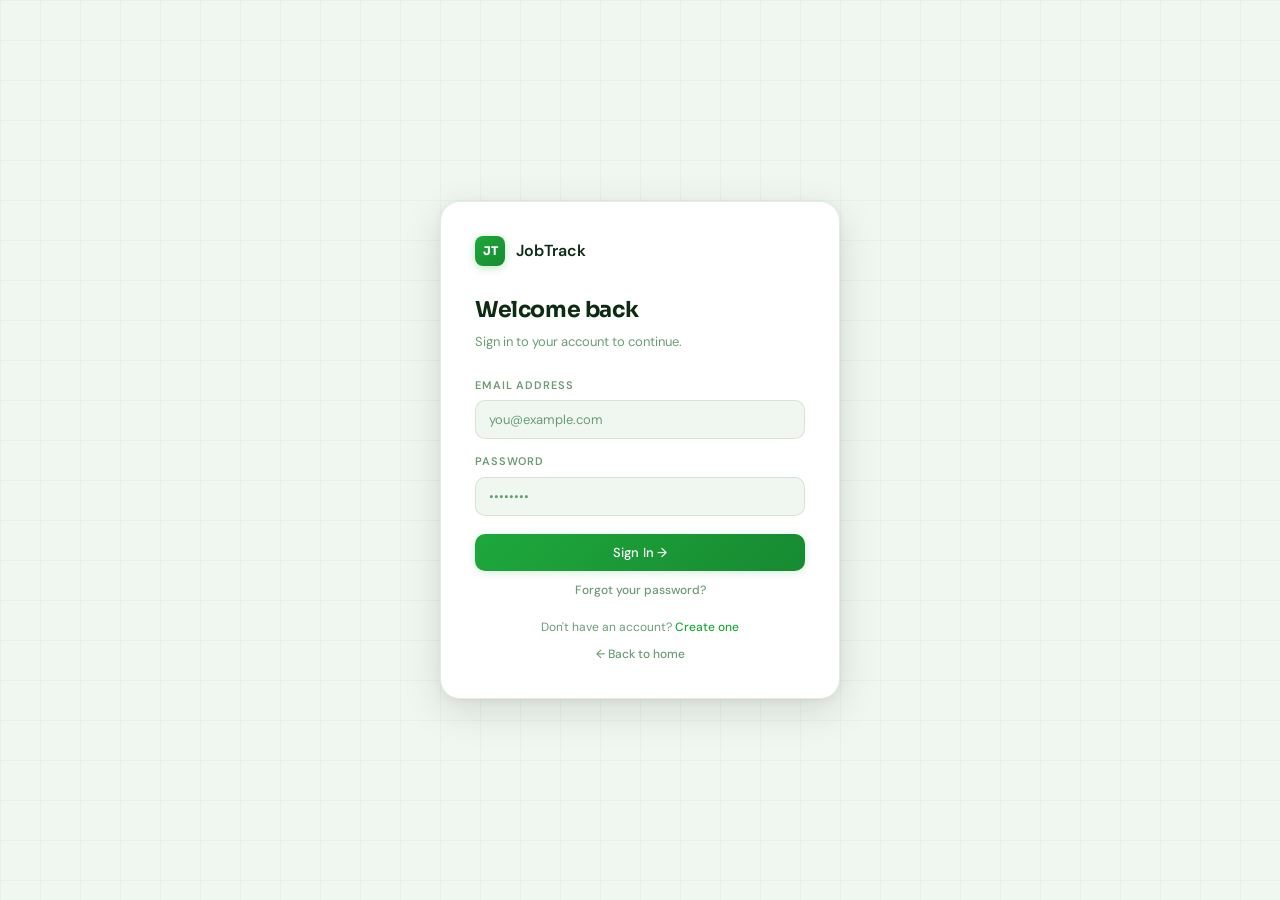
==== job-application-system/frontend/pages/admin.html @ 917e6451 "Refactor user management and enhance application features - Improved user data retrieval and verific" ====
<!DOCTYPE html>
<html lang="en">
<head>
  <meta charset="UTF-8"/>
  <meta name="viewport" content="width=device-width, initial-scale=1.0"/>
  <title>Admin Panel — JobTrack</title>
  <link rel="stylesheet" href="../css/style.css"/>
  <style>
    .tab-panel{display:none!important;}.tab-panel.active{display:block!important;}
    .admin-topbar{height:52px;border-bottom:1px solid var(--border);display:flex;align-items:center;justify-content:space-between;padding:0 24px;position:sticky;top:0;z-index:40;background:rgba(10,10,10,0.95);backdrop-filter:blur(8px);}
    .admin-badge{display:inline-flex;align-items:center;gap:6px;background:rgba(255,68,68,0.1);border:1px solid rgba(255,68,68,0.3);color:var(--red);padding:4px 10px;border-radius:100px;font-size:11px;font-weight:700;font-family:var(--mono);text-transform:uppercase;letter-spacing:0.08em;}
    .stat-cards{display:grid;grid-template-columns:repeat(4,1fr);gap:10px;margin-bottom:20px;}
    .stat-card{background:var(--surface);border:1px solid var(--border);border-radius:var(--radius-lg);padding:16px 18px;position:relative;overflow:hidden;transition:border-color 0.15s;}
    .stat-card::before{content:'';position:absolute;top:0;left:0;right:0;height:2px;background:var(--border);}
    .stat-card.c-red::before{background:var(--red);}
    .stat-card.c-gold::before{background:var(--gold);}
    .stat-card.c-green::before{background:var(--green);}
    .stat-card.c-blue::before{background:var(--accent3);}
    .stat-card-label{font-size:10px;font-weight:600;text-transform:uppercase;letter-spacing:0.08em;color:var(--ink-muted);margin-bottom:8px;}
    .stat-card-num{font-size:32px;font-weight:700;font-family:var(--mono);letter-spacing:-1.5px;color:var(--ink);line-height:1;}
    .stat-card-sub{font-size:11px;color:var(--ink-muted);margin-top:6px;font-family:var(--mono);}
    .panel{background:var(--surface);border:1px solid var(--border);border-radius:var(--radius-lg);overflow:hidden;margin-bottom:14px;}
    .panel-header{display:flex;align-items:center;justify-content:space-between;padding:12px 18px;border-bottom:1px solid var(--border);background:var(--surface2);}
    .panel-header h3{font-size:13px;font-weight:600;}
    .pill{display:inline-flex;align-items:center;gap:4px;padding:3px 8px;border-radius:100px;font-size:11px;font-weight:600;font-family:var(--mono);text-transform:uppercase;}
    .pill::before{content:'';width:4px;height:4px;border-radius:50%;background:currentColor;}
    .pill-pending{background:rgba(255,204,68,0.12);color:var(--gold);}
    .pill-reviewed{background:rgba(77,159,255,0.12);color:var(--accent3);}
    .pill-actioned{background:rgba(68,221,136,0.12);color:var(--green);}
    .pill-dismissed{background:rgba(255,255,255,0.06);color:var(--ink-muted);}
    .pill-open{background:rgba(68,221,136,0.12);color:var(--green);}
    .pill-closed{background:rgba(255,68,68,0.12);color:var(--red);}
    .pill-full{background:rgba(255,204,68,0.12);color:var(--gold);}
    .pill-applicant{background:rgba(77,159,255,0.1);color:var(--accent3);}
    .pill-employer{background:rgba(127,255,0,0.1);color:var(--accent);}
    .pill-admin{background:rgba(255,68,68,0.1);color:var(--red);}
    .report-card{background:var(--surface);border:1px solid var(--border);border-radius:var(--radius-lg);padding:16px 18px;margin-bottom:10px;transition:border-color 0.15s;}
    .report-card:hover{border-color:rgba(255,255,255,0.12);}
    .report-card.urgent{border-color:rgba(255,68,68,0.3);background:rgba(255,68,68,0.03);}
    .rc-header{display:flex;align-items:flex-start;justify-content:space-between;gap:12px;margin-bottom:10px;}
    .rc-job{font-size:14px;font-weight:600;margin-bottom:2px;}
    .rc-company{font-size:12px;color:var(--ink-muted);}
    .rc-reason{display:inline-flex;align-items:center;gap:5px;font-size:11px;font-weight:600;font-family:var(--mono);background:rgba(255,68,68,0.08);border:1px solid rgba(255,68,68,0.2);color:var(--red);padding:3px 9px;border-radius:100px;margin-bottom:8px;}
    .rc-details{font-size:13px;color:var(--ink-soft);background:var(--surface2);border:1px solid var(--border);border-radius:var(--radius);padding:10px 12px;margin-bottom:10px;font-style:italic;}
    .rc-meta{display:flex;align-items:center;gap:12px;font-size:11px;color:var(--ink-muted);font-family:var(--mono);}
    .rc-actions{display:flex;gap:6px;flex-wrap:wrap;margin-top:10px;}
    .notes-input{width:100%;background:var(--surface2);border:1px solid var(--border);border-radius:var(--radius);color:var(--ink);padding:8px 10px;font-family:var(--font);font-size:12px;resize:none;min-height:60px;outline:none;margin-top:8px;transition:border-color 0.15s;}
    .notes-input:focus{border-color:rgba(255,255,255,0.2);}
    .filter-bar{display:flex;gap:8px;padding:12px 18px;border-bottom:1px solid var(--border);flex-wrap:wrap;}
    .filter-btn{padding:5px 12px;background:none;border:1px solid var(--border);border-radius:100px;font-size:12px;color:var(--ink-muted);cursor:pointer;transition:all 0.15s;font-family:var(--font);}
    .filter-btn:hover{background:var(--surface2);color:var(--ink);}
    .filter-btn.active{background:var(--surface3);color:var(--ink);border-color:rgba(255,255,255,0.2);}
    .data-table{width:100%;border-collapse:collapse;}
    .data-table th{text-align:left;padding:10px 16px;font-size:10px;font-weight:700;text-transform:uppercase;letter-spacing:0.1em;color:var(--ink-muted);border-bottom:1px solid var(--border);}
    .data-table td{padding:10px 16px;border-bottom:1px solid rgba(255,255,255,0.04);font-size:13px;color:var(--ink);vertical-align:middle;}
    .data-table tr:last-child td{border-bottom:none;}
    .data-table tr:hover td{background:var(--surface2);}
    .empty-msg{text-align:center;padding:40px;color:var(--ink-muted);font-family:var(--mono);font-size:12px;}
    @media(max-width:900px){.stat-cards{grid-template-columns:1fr 1fr;}.admin-topbar{display:none!important;}}
  </style>
</head>
<body>
<div class="app-layout">
  <div class="mobile-topbar">
    <div class="mobile-topbar-logo"><div class="logo-box">JT</div><span>Admin</span></div>
    <button class="hamburger" id="hamburgerBtn"><span></span><span></span><span></span></button>
  </div>
  <div class="sidebar-overlay" id="sidebarOverlay"></div>

  <aside class="sidebar">
    <div class="sidebar-logo">
      <div class="sidebar-logo-icon">JT</div>
      <div class="sidebar-logo-text">JobTrack <span style="color:var(--red);">/ Admin</span></div>
    </div>
    <div class="sidebar-section">
      <div class="sidebar-section-label">Navigation</div>
      <nav class="sidebar-nav">
        <a href="../index.html" class="sidebar-link"><span class="icon">⌂</span> Home</a>
        <a href="jobs.html" class="sidebar-link"><span class="icon">◈</span> Browse Jobs</a>
        <a href="dashboard.html" class="sidebar-link"><span class="icon">▦</span> Dashboard</a>
      </nav>
    </div>
    <div class="sidebar-section" style="margin-top:8px;">
      <div class="sidebar-section-label">Admin Panel</div>
      <nav class="sidebar-nav">
        <button class="sidebar-link active adm-tab-btn" onclick="showTab('tabReports',this)"><span class="icon">🚩</span> Reports <span class="sidebar-badge" id="reportsBadge">0</span></button>
        <button class="sidebar-link adm-tab-btn" onclick="showTab('tabUserReports',this)"><span class="icon">🚨</span> User Reports <span class="sidebar-badge" id="userReportsBadge">0</span></button>
        <button class="sidebar-link adm-tab-btn" onclick="showTab('tabJobs',this)"><span class="icon">📌</span> All Jobs</button>
        <button class="sidebar-link adm-tab-btn" onclick="showTab('tabUsers',this)"><span class="icon">👥</span> All Users</button>
        <button class="sidebar-link adm-tab-btn" onclick="showTab('tabIdVerif',this);loadIdVerifications()"><span class="icon">🪪</span> ID Verifications <span class="sidebar-badge" id="idVerifBadge">0</span></button>
        <button class="sidebar-link adm-tab-btn" onclick="showTab('tabStats',this)"><span class="icon">📊</span> Overview</button>
      </nav>
    </div>
    <div class="sidebar-bottom">
      <div class="sidebar-user" id="sidebarUser"></div>
      <button class="sidebar-link" onclick="logout()" style="color:var(--red);margin-top:4px;"><span class="icon">→</span> Sign Out</button>
    </div>
  </aside>

  <div class="main-content">
    <div class="admin-topbar">
      <div style="display:flex;align-items:center;gap:10px;">
        <span class="admin-badge">🔐 Admin</span>
        <span style="font-size:13px;color:var(--ink-muted);font-family:var(--mono);">JobTrack Control Panel</span>
      </div>
      <button class="btn btn-ghost btn-sm" onclick="loadAll()">↻ Refresh</button>
    </div>

    <div class="content-area">

      <!-- ── REPORTS TAB ── -->
      <div id="tabReports" class="tab-panel active">
        <div class="panel">
          <div class="panel-header">
            <h3>🚩 Job Reports</h3>
            <span style="font-size:12px;color:var(--ink-muted);">Review and take action on flagged listings</span>
          </div>
          <div class="filter-bar" id="reportFilterBar">
            <button class="filter-btn active" onclick="filterReports('',this)">All</button>
            <button class="filter-btn" onclick="filterReports('pending',this)">Pending</button>
            <button class="filter-btn" onclick="filterReports('reviewed',this)">Reviewed</button>
            <button class="filter-btn" onclick="filterReports('actioned',this)">Actioned</button>
            <button class="filter-btn" onclick="filterReports('dismissed',this)">Dismissed</button>
          </div>
          <div style="padding:16px;" id="reportsContainer">
            <div class="empty-msg">Loading reports...</div>
          </div>
        </div>
      </div>

      <!-- ── USER REPORTS TAB ── -->
      <div id="tabUserReports" class="tab-panel">
        <div class="panel">
          <div class="panel-header">
            <h3>🚨 User Reports</h3>
            <span style="font-size:12px;color:var(--ink-muted);">Reports against specific users</span>
          </div>
          <div class="filter-bar" id="userReportFilterBar">
            <button class="filter-btn active" onclick="filterUserReports('',this)">All</button>
            <button class="filter-btn" onclick="filterUserReports('pending',this)">Pending</button>
            <button class="filter-btn" onclick="filterUserReports('reviewed',this)">Reviewed</button>
            <button class="filter-btn" onclick="filterUserReports('actioned',this)">Actioned</button>
            <button class="filter-btn" onclick="filterUserReports('dismissed',this)">Dismissed</button>
          </div>
          <div style="padding:16px;" id="userReportsContainer">
            <div class="empty-msg">Loading...</div>
          </div>
        </div>
      </div>

      <!-- ── JOBS TAB ── -->
      <div id="tabJobs" class="tab-panel">
        <div class="panel">
          <div class="panel-header">
            <h3>📌 All Job Listings</h3>
            <input type="text" id="jobSearchAdmin" placeholder="Search..." oninput="filterJobsAdmin()" style="background:var(--surface3);border:1px solid var(--border);border-radius:var(--radius);color:var(--ink);padding:6px 10px;font-size:12px;outline:none;width:200px;"/>
          </div>
          <div style="overflow-x:auto;">
            <table class="data-table" id="jobsAdminTable">
              <thead><tr><th>Title</th><th>Company</th><th>Category</th><th>Apps</th><th>Views</th><th>Status</th><th>Posted</th><th>Actions</th></tr></thead>
              <tbody id="jobsAdminBody"><tr><td colspan="8" class="empty-msg">Loading...</td></tr></tbody>
            </table>
          </div>
        </div>
      </div>

      <!-- ── USERS TAB ── -->
      <div id="tabUsers" class="tab-panel">
        <div class="panel">
          <div class="panel-header">
            <h3>👥 All Users</h3>
            <input type="text" id="userSearch" placeholder="Search..." oninput="filterUsersAdmin()" style="background:var(--surface3);border:1px solid var(--border);border-radius:var(--radius);color:var(--ink);padding:6px 10px;font-size:12px;outline:none;width:200px;"/>
          </div>
          <div style="overflow-x:auto;">
            <table class="data-table">
              <thead><tr><th>Name</th><th>Email</th><th>Role</th><th>Joined</th><th>Actions</th></tr></thead>
              <tbody id="usersAdminBody"><tr><td colspan="5" class="empty-msg">Loading...</td></tr></tbody>
            </table>
          </div>
        </div>
      </div>

      <!-- ── ID VERIFICATIONS TAB ── -->
      <div id="tabIdVerif" class="tab-panel">
        <div class="panel">
          <div class="panel-header">
            <h3>🪪 ID Verification Submissions</h3>
            <span style="font-size:12px;color:var(--ink-muted);">Review employer ID submissions and grant verification</span>
          </div>
          <div class="filter-bar">
            <button class="filter-btn active" onclick="filterIdVerif('',this)">All</button>
            <button class="filter-btn" onclick="filterIdVerif('pending',this)">Pending</button>
            <button class="filter-btn" onclick="filterIdVerif('approved',this)">Approved</button>
            <button class="filter-btn" onclick="filterIdVerif('rejected',this)">Rejected</button>
          </div>
          <div style="padding:16px;" id="idVerifContainer">
            <div class="empty-msg">Loading...</div>
          </div>
        </div>
      </div>

      <!-- ── STATS TAB ── -->
      <div id="tabStats" class="tab-panel">
        <div class="stat-cards" id="statsCards">
          <div class="stat-card c-blue"><div class="stat-card-label">Total Users</div><div class="stat-card-num" id="stUsers">—</div><div class="stat-card-sub" id="stUsersSub"></div></div>
          <div class="stat-card c-green"><div class="stat-card-label">Total Jobs</div><div class="stat-card-num" id="stJobs">—</div><div class="stat-card-sub" id="stJobsSub"></div></div>
          <div class="stat-card c-gold"><div class="stat-card-label">Applications</div><div class="stat-card-num" id="stApps">—</div><div class="stat-card-sub" id="stAppsSub"></div></div>
          <div class="stat-card c-red"><div class="stat-card-label">Reports</div><div class="stat-card-num" id="stReports">—</div><div class="stat-card-sub" id="stReportsSub"></div></div>
        </div>
        <div class="panel">
          <div class="panel-header"><h3>Platform Summary</h3></div>
          <div style="padding:18px;" id="statsSummary"><div class="empty-msg">Loading...</div></div>
        </div>
      </div>

    </div>
  </div>
</div>

<!-- Report Action Modal -->
<div class="modal-overlay" id="reportActionModal">
  <div class="modal-box" style="max-width:460px;">
    <div class="modal-header">
      <h3>Update Report</h3>
      <button class="modal-close" onclick="document.getElementById('reportActionModal').classList.remove('open')">✕</button>
    </div>
    <div class="modal-body">
      <div id="ramAlert" class="alert"></div>
      <input type="hidden" id="ramReportId"/>
      <div class="form-group">
        <label>Status</label>
        <select id="ramStatus">
          <option value="pending">Pending</option>
          <option value="reviewed">Reviewed</option>
          <option value="actioned">Actioned (removed/warned)</option>
          <option value="dismissed">Dismissed</option>
        </select>
      </div>
      <div class="form-group">
        <label>Admin Notes</label>
        <textarea id="ramNotes" placeholder="Notes about what action was taken..." style="min-height:80px;"></textarea>
      </div>
    </div>
    <div class="modal-footer">
      <button class="btn btn-ghost btn-sm" onclick="document.getElementById('reportActionModal').classList.remove('open')">Cancel</button>
      <button class="btn btn-primary btn-sm" onclick="saveReportAction()">Save →</button>
    </div>
  </div>
</div>

<script src="../js/config.js"></script>
<script src="../js/main.js"></script>
<script>
const API = (window.JT_CONFIG && window.JT_CONFIG.API_BASE) || "http://localhost:8000";
const user = getUser();
if (!user || user.role !== "admin") {
  alert("Admin access only.");
  window.location.href = "login.html";
}

document.getElementById("sidebarUser").innerHTML = `
  <div class="sidebar-avatar">${user.name[0].toUpperCase()}</div>
  <div class="sidebar-user-info">
    <div class="sidebar-user-name">${user.name}</div>
    <div class="sidebar-user-role" style="color:var(--red);">admin</div>
  </div>`;

// ── Tab switching ────────────────────────────────────────
function showTab(id, btn) {
  document.querySelectorAll(".tab-panel").forEach(t => t.classList.remove("active"));
  document.querySelectorAll(".adm-tab-btn").forEach(b => b.classList.remove("active"));
  document.getElementById(id).classList.add("active");
  if (btn) btn.classList.add("active");
}

// ── Data stores ──────────────────────────────────────────
let _reports = [], _jobs = [], _users = [], _reportFilter = "";

// ── Load everything ──────────────────────────────────────
async function loadAll() {
  await Promise.all([loadReports(), loadUserReports(), loadJobsAdmin(), loadUsersAdmin(), loadStats(), loadIdVerifCount()]);
  }



// ── REPORTS ─────────────────────────────────────────────
async function loadReports() {
  try {
    _reports = await api("/admin/reports");
    const pending = _reports.filter(r => r.status === "pending").length;
    document.getElementById("reportsBadge").textContent = pending || _reports.length;
    renderReports();
  } catch(e) {
    document.getElementById("reportsContainer").innerHTML = `<div class="empty-msg" style="color:var(--red);">Error: ${e.message}</div>`;
  }
}

function filterReports(status, btn) {
  _reportFilter = status;
  document.querySelectorAll("#reportFilterBar .filter-btn").forEach(b => b.classList.remove("active"));
  if (btn) btn.classList.add("active");
  renderReports();
}

const REASON_LABELS = {
  fee: "Asked for fee", fake: "Fake listing", data: "Data harvesting",
  unpaid: "Unpaid work / ghosted", scam: "Scam / fraud", other: "Other"
};

function renderReports() {
  const container = document.getElementById("reportsContainer");
  const list = _reportFilter ? _reports.filter(r => r.status === _reportFilter) : _reports;
  if (!list.length) {
    container.innerHTML = `<div class="empty-msg">No reports${_reportFilter ? " with status: " + _reportFilter : ""}.</div>`;
    return;
  }
  container.innerHTML = list.map(r => {
    const job = r.jobs || {};
    const reporter = r.users || {};
    const date = r.created_at ? r.created_at.split("T")[0] : "—";
    const isUrgent = r.status === "pending" && (r.reason === "scam" || r.reason === "fee");
    return `<div class="report-card${isUrgent ? " urgent" : ""}">
      <div class="rc-header">
        <div>
          <div class="rc-job">${job.title || "Unknown Job"} <span style="font-size:11px;color:var(--ink-muted);">#${job.id || r.job_id}</span></div>
          <div class="rc-company">${job.company || "—"} · Job status: <span class="pill pill-${job.status||"open"}">${job.status||"open"}</span></div>
        </div>
        <span class="pill pill-${r.status}">${r.status}</span>
      </div>
      <div class="rc-reason">⚠ ${REASON_LABELS[r.reason] || r.reason}</div>
      ${r.details ? `<div class="rc-details">"${r.details}"</div>` : ""}
      <div class="rc-meta">
        <span>📅 ${date}</span>
        ${reporter.name ? `<span>👤 Reported by: ${reporter.name} (${reporter.email})</span>` : "<span>👤 Anonymous</span>"}
        ${r.admin_notes ? `<span>📝 Note: ${r.admin_notes}</span>` : ""}
      </div>
      <div class="rc-actions">
        <button class="btn btn-ghost btn-sm" style="color:var(--accent3);border-color:rgba(77,159,255,0.3);" onclick="openReportAction(${r.id}, '${r.status}', \`${(r.admin_notes||"").replace(/`/g,"'")}\`)">Update Status</button>
        ${job.status !== "closed" ? `<button class="btn btn-warning btn-sm" onclick="adminCloseJob(${job.id||r.job_id}, ${r.id})">Close Job</button>` : ""}
        <button class="btn btn-danger btn-sm" onclick="adminDeleteJob(${job.id||r.job_id}, ${r.id})">Delete Job</button>
        <button class="btn btn-ghost btn-sm" onclick="deleteReport(${r.id})" style="color:var(--ink-muted);">Dismiss Report</button>
      </div>
    </div>`;
  }).join("");
}

function openReportAction(reportId, currentStatus, currentNotes) {
  document.getElementById("ramReportId").value = reportId;
  document.getElementById("ramStatus").value = currentStatus;
  document.getElementById("ramNotes").value = currentNotes || "";
  document.getElementById("ramAlert").className = "alert";
  document.getElementById("ramAlert").innerHTML = "";
  document.getElementById("reportActionModal").classList.add("open");
}

async function saveReportAction() {
  const id = document.getElementById("ramReportId").value;
  const status = document.getElementById("ramStatus").value;
  const notes = document.getElementById("ramNotes").value.trim() || null;
  try {
    await api(`/admin/reports/${id}`, "PATCH", { status, admin_notes: notes });
    showAlert("ramAlert", "✓ Report updated.", "success");
    setTimeout(() => { document.getElementById("reportActionModal").classList.remove("open"); loadReports(); }, 1000);
  } catch(e) { showAlert("ramAlert", e.message, "error"); }
}

async function deleteReport(id) {
  if (!await showConfirm("Dismiss Report", "Mark this report as handled and remove it?")) return;
  try { await api(`/admin/reports/${id}`, "DELETE"); loadReports(); }
  catch(e) { alert(e.message); }
}

async function adminCloseJob(jobId, reportId) {
  if (!await showConfirm("Close Job", "Close this job listing? Applicants can no longer apply.")) return;
  try {
    await api(`/admin/jobs/${jobId}/status?status=closed`, "PATCH");
    await api(`/admin/reports/${reportId}`, "PATCH", { status: "actioned", admin_notes: "Job closed by admin." });
    loadAll();
  } catch(e) { alert(e.message); }
}

async function adminDeleteJob(jobId, reportId) {
  if (!await showConfirm("Delete Job", "Permanently delete this job listing? This cannot be undone.")) return;
  try {
    await api(`/admin/jobs/${jobId}`, "DELETE");
    await api(`/admin/reports/${reportId}`, "PATCH", { status: "actioned", admin_notes: "Job deleted by admin." });
    loadAll();
  } catch(e) { alert(e.message); }
}

// ── JOBS ────────────────────────────────────────────────
async function loadJobsAdmin() {
  try {
    _jobs = await api("/admin/jobs");
    renderJobsAdmin(_jobs);
  } catch(e) {
    document.getElementById("jobsAdminBody").innerHTML = `<tr><td colspan="8" class="empty-msg" style="color:var(--red);">Error: ${e.message}</td></tr>`;
  }
}

function filterJobsAdmin() {
  const q = document.getElementById("jobSearchAdmin").value.toLowerCase();
  renderJobsAdmin(_jobs.filter(j => j.title.toLowerCase().includes(q) || j.company.toLowerCase().includes(q)));
}

function renderJobsAdmin(jobs) {
  const tbody = document.getElementById("jobsAdminBody");
  if (!jobs.length) { tbody.innerHTML = `<tr><td colspan="8" class="empty-msg">No jobs found.</td></tr>`; return; }
  tbody.innerHTML = jobs.map(j => {
    const date = j.created_at ? j.created_at.split("T")[0] : "—";
    return `<tr>
      <td><div style="font-weight:600;font-size:13px;">${j.title}</div></td>
      <td style="font-size:12px;color:var(--ink-muted);">${j.company}</td>
      <td style="font-size:12px;color:var(--ink-muted);">${j.category||"—"}</td>
      <td style="font-family:var(--mono);font-size:12px;">${j.applicant_count||0}${j.max_applicants?" / "+j.max_applicants:""}</td>
      <td style="font-family:var(--mono);font-size:12px;">${j.view_count||0}</td>
      <td><span class="pill pill-${j.status||"open"}">${j.status||"open"}</span></td>
      <td style="font-size:12px;color:var(--ink-muted);font-family:var(--mono);">${date}</td>
      <td style="display:flex;gap:5px;flex-wrap:wrap;">
        ${j.status!=="open"?`<button class="btn btn-success btn-sm" onclick="adminSetJobStatus(${j.id},'open')">Open</button>`:""}
        ${j.status!=="closed"?`<button class="btn btn-warning btn-sm" onclick="adminSetJobStatus(${j.id},'closed')">Close</button>`:""}
        <button class="btn btn-danger btn-sm" onclick="adminRemoveJob(${j.id})">Delete</button>
      </td>
    </tr>`;
  }).join("");
}

async function adminSetJobStatus(id, status) {
  try { await api(`/admin/jobs/${id}/status?status=${status}`, "PATCH"); loadJobsAdmin(); }
  catch(e) { alert(e.message); }
}

async function adminRemoveJob(id) {
  if (!await showConfirm("Delete Job", "Permanently delete this job? Cannot be undone.")) return;
  try { await api(`/admin/jobs/${id}`, "DELETE"); loadJobsAdmin(); }
  catch(e) { alert(e.message); }
}

// ── USERS ────────────────────────────────────────────────
async function loadUsersAdmin() {
  try {
    _users = await api("/admin/users");
    renderUsersAdmin(_users);
  } catch(e) {
    document.getElementById("usersAdminBody").innerHTML = `<tr><td colspan="5" class="empty-msg" style="color:var(--red);">Error: ${e.message}</td></tr>`;
  }
}

function filterUsersAdmin() {
  const q = document.getElementById("userSearch").value.toLowerCase();
  renderUsersAdmin(_users.filter(u => u.name.toLowerCase().includes(q) || u.email.toLowerCase().includes(q)));
}

function renderUsersAdmin(users) {
  const tbody = document.getElementById("usersAdminBody");
  if (!users.length) { tbody.innerHTML = `<tr><td colspan="6" class="empty-msg">No users found.</td></tr>`; return; }
  tbody.innerHTML = users.map(u => {
    const date = u.created_at ? u.created_at.split("T")[0] : "—";
    const isSelf = u.id === user.id;
    const isEmployer = u.role === "employer";
    return `<tr>
      <td>
        <div style="display:flex;align-items:center;gap:9px;">
          <div style="width:28px;height:28px;border-radius:50%;background:var(--surface3);display:grid;place-items:center;font-size:11px;font-weight:700;overflow:hidden;flex-shrink:0;">
            ${u.profile_pic?`<img src="${u.profile_pic}" style="width:100%;height:100%;object-fit:cover;border-radius:50%;"/>`:(u.name[0]||"?").toUpperCase()}
          </div>
          <div style="font-weight:600;font-size:13px;">${u.name}${isSelf?' <span style="font-size:10px;color:var(--ink-muted);">(you)</span>':""}</div>
        </div>
      </td>
      <td style="font-size:12px;color:var(--ink-muted);font-family:var(--mono);">${u.email}</td>
      <td><span class="pill pill-${u.role}">${u.role}</span>${u.is_verified?'<span style="display:inline-flex;align-items:center;gap:3px;background:rgba(30,168,60,0.1);border:1px solid rgba(30,168,60,0.3);color:var(--green);font-size:9px;font-weight:700;padding:1px 6px;border-radius:100px;margin-left:5px;font-family:var(--mono);">✓ VERIFIED</span>':''}</td>
      <td style="font-size:12px;color:var(--ink-muted);font-family:var(--mono);">${date}</td>
      <td style="display:flex;gap:5px;flex-wrap:wrap;">
        ${isEmployer && !u.is_verified ? `<button class="btn btn-success btn-sm" onclick="adminVerifyUser(${u.id},true)">✓ Verify</button>` : ""}
        ${isEmployer && u.is_verified  ? `<button class="btn btn-warning btn-sm" onclick="adminVerifyUser(${u.id},false)">Unverify</button>` : ""}
        ${!isSelf?`<button class="btn btn-danger btn-sm" onclick="adminDeleteUser(${u.id})">Delete</button>`:"<span style='font-size:11px;color:var(--ink-muted);'>—</span>"}
      </td>
    </tr>`;
  }).join("");
}

async function adminVerifyUser(id, verify) {
  const action = verify ? "verify" : "unverify";
  try { await api(`/admin/users/${id}/${action}`, "PATCH"); loadUsersAdmin(); }
  catch(e) { alert(e.message); }
}

async function adminDeleteUser(id) {
  if (!await showConfirm("Delete User", "Permanently delete this user and all their data?")) return;
  try { await api(`/admin/users/${id}`, "DELETE"); loadUsersAdmin(); }
  catch(e) { alert(e.message); }
}

// ── STATS ────────────────────────────────────────────────
async function loadStats() {
  try {
    const s = await api("/admin/stats");
    document.getElementById("stUsers").textContent = s.users.total;
    document.getElementById("stUsersSub").textContent = `${s.users.applicants} applicants · ${s.users.employers} employers`;
    document.getElementById("stJobs").textContent = s.jobs.total;
    document.getElementById("stJobsSub").textContent = `${s.jobs.open} open · ${s.jobs.closed} closed`;
    document.getElementById("stApps").textContent = s.applications.total;
    document.getElementById("stAppsSub").textContent = `${s.applications.accepted} accepted · ${s.applications.pending} pending`;
    document.getElementById("stReports").textContent = s.reports.total;
    document.getElementById("stReportsSub").textContent = `${s.reports.pending} pending · ${s.reports.actioned} actioned`;
    document.getElementById("statsSummary").innerHTML = `
      <div style="display:grid;grid-template-columns:1fr 1fr;gap:14px;">
        <div>
          <div style="font-size:11px;font-weight:700;text-transform:uppercase;letter-spacing:0.1em;color:var(--ink-muted);margin-bottom:10px;">Users</div>
          ${bar("Applicants", s.users.applicants, s.users.total, "var(--accent3)")}
          ${bar("Employers", s.users.employers, s.users.total, "var(--accent)")}
          ${bar("Admins", s.users.admins, s.users.total, "var(--red)")}
        </div>
        <div>
          <div style="font-size:11px;font-weight:700;text-transform:uppercase;letter-spacing:0.1em;color:var(--ink-muted);margin-bottom:10px;">Applications</div>
          ${bar("Pending", s.applications.pending, s.applications.total, "var(--gold)")}
          ${bar("Accepted", s.applications.accepted, s.applications.total, "var(--green)")}
          ${bar("Rejected", s.applications.rejected, s.applications.total, "var(--red)")}
        </div>
      </div>`;
  } catch(e) {
    document.getElementById("statsSummary").innerHTML = `<div class="empty-msg" style="color:var(--red);">Error: ${e.message}</div>`;
  }
}

function bar(label, val, total, color) {
  const pct = total > 0 ? Math.round((val / total) * 100) : 0;
  return `<div style="margin-bottom:10px;">
    <div style="display:flex;justify-content:space-between;font-size:12px;margin-bottom:4px;">
      <span style="color:var(--ink-soft);">${label}</span>
      <span style="font-family:var(--mono);color:var(--ink-muted);">${val} (${pct}%)</span>
    </div>
    <div style="height:5px;background:var(--surface3);border-radius:3px;overflow:hidden;">
      <div style="height:100%;width:${pct}%;background:${color};border-radius:3px;"></div>
    </div>
  </div>`;
}

document.getElementById("reportActionModal").addEventListener("click", function(e) {
  if (e.target === document.getElementById("reportActionModal")) document.getElementById("reportActionModal").classList.remove("open");
});

// ── User Reports ──────────────────────────────────────────
let _userReports = [], _userReportFilter = "";

// ── ID VERIFICATIONS ────────────────────────────────────
let _idVerifs = [], _idVerifFilter = "";

async function loadIdVerifCount() {
  try {
    const data = await api("/admin/id-verifications");
    const pending = (data||[]).filter(v=>v.status==="pending").length;
    const badge = document.getElementById("idVerifBadge");
    if (badge) badge.textContent = pending;
  } catch(e) {}
}

async function loadIdVerifications() {
  const container = document.getElementById("idVerifContainer");
  container.innerHTML = '<div class="empty-msg">Loading...</div>';
  try {
    _idVerifs = await api("/admin/id-verifications");
    renderIdVerifs();
  } catch(e) {
    container.innerHTML = `<div class="empty-msg" style="color:var(--red);">Error: ${e.message}</div>`;
  }
}

function filterIdVerif(status, btn) {
  _idVerifFilter = status;
  document.querySelectorAll(".filter-bar .filter-btn").forEach(b => b.classList.remove("active"));
  if (btn) btn.classList.add("active");
  renderIdVerifs();
}

const ID_TYPE_LABELS = {
  national_id:"Philippine National ID (PhilSys)", postal_id:"Postal ID", school_id:"School ID",
  philhealth_id:"PhilHealth ID", sss_id:"SSS ID / UMID", pagibig_id:"Pag-IBIG ID",
  drivers_license:"Driver's License", passport:"Passport", tin_id:"TIN ID",
  barangay_id:"Barangay ID", voters_id:"Voter's ID", other:"Other Valid ID"
};

function renderIdVerifs() {
  const container = document.getElementById("idVerifContainer");
  const list = _idVerifFilter ? _idVerifs.filter(v => v.status === _idVerifFilter) : _idVerifs;
  if (!list.length) {
    container.innerHTML = `<div class="empty-msg">No ID submissions${_idVerifFilter?" with status: "+_idVerifFilter:""}.</div>`;
    return;
  }
  container.innerHTML = list.map(v => {
    const u = v.users || {};
    const date = v.created_at ? v.created_at.split("T")[0] : "—";
    const statusColor = {pending:"var(--gold)",approved:"var(--green)",rejected:"var(--red)"}[v.status]||"var(--ink-muted)";
    const av = u.profile_pic
      ? `<img src="${u.profile_pic}" style="width:100%;height:100%;object-fit:cover;border-radius:50%;"/>`
      : (u.name||"?")[0].toUpperCase();
    return `<div class="report-card${v.status==="pending"?" urgent":""}">
      <div class="rc-header">
        <div style="display:flex;align-items:center;gap:12px;flex:1;">
          <div style="width:40px;height:40px;border-radius:50%;background:var(--surface3);display:grid;place-items:center;font-size:14px;font-weight:700;overflow:hidden;flex-shrink:0;">${av}</div>
          <div>
            <div class="rc-job">${u.name||"Unknown"} ${u.is_verified?'<span style="background:rgba(30,168,60,0.1);border:1px solid rgba(30,168,60,0.3);color:var(--green);font-size:9px;font-weight:700;padding:1px 6px;border-radius:100px;font-family:var(--mono);margin-left:4px;">✓ VERIFIED</span>':''}</div>
            <div class="rc-company">${u.email||"—"} · <span class="pill pill-${u.role||"employer"}">${u.role||"employer"}</span></div>
          </div>
        </div>
        <span class="pill pill-${v.status}" style="color:${statusColor};">${v.status}</span>
      </div>
      <div style="display:flex;align-items:flex-start;gap:14px;margin-top:10px;">
        <div style="flex:1;">
          <div style="font-size:11px;font-weight:700;text-transform:uppercase;letter-spacing:0.08em;color:var(--ink-muted);margin-bottom:4px;">ID Type</div>
          <div style="font-size:13px;color:var(--ink);font-weight:500;">${ID_TYPE_LABELS[v.id_type]||v.id_type||"—"}</div>
          <div style="font-size:11px;color:var(--ink-muted);font-family:var(--mono);margin-top:4px;">📅 Submitted: ${date}</div>
          ${v.admin_notes?`<div style="margin-top:8px;font-size:12px;color:var(--ink-muted);background:var(--surface2);border:1px solid var(--border);border-radius:var(--radius);padding:8px 10px;">📝 ${v.admin_notes}</div>`:""}
        </div>
        <div>
          <div style="font-size:11px;font-weight:700;text-transform:uppercase;letter-spacing:0.08em;color:var(--ink-muted);margin-bottom:6px;">ID Image</div>
          ${v.id_url
            ? `<a href="${v.id_url}" target="_blank"><img src="${v.id_url}" style="width:160px;height:100px;object-fit:cover;border-radius:8px;border:2px solid var(--border);cursor:zoom-in;display:block;" onerror="this.outerHTML='<a href=\\'${v.id_url}\\' target=\\'_blank\\' class=\\'btn btn-ghost btn-sm\\' style=\\'color:var(--accent3)\\'>📄 View Document →</a>'"/></a>`
            : `<div style="font-size:12px;color:var(--ink-muted);">No image</div>`
          }
        </div>
      </div>
      <div class="rc-actions" style="margin-top:12px;">
        ${v.status!=="approved"?`<button class="btn btn-success btn-sm" onclick="reviewIdVerif(${v.id},'approved',${u.id||0})">✓ Approve & Verify</button>`:""}
        ${v.status!=="rejected"?`<button class="btn btn-danger btn-sm" onclick="promptRejectId(${v.id})">✕ Reject</button>`:""}
        ${v.status==="approved"&&u.id?`<button class="btn btn-warning btn-sm" onclick="reviewIdVerif(${v.id},'rejected',0,true)">Unverify</button>`:""}
      </div>
    </div>`;
  }).join("");
}

async function reviewIdVerif(verifId, status, userId, unverify=false) {
  const label = status==="approved" ? "Approve and grant ✓ VERIFIED badge?" : "Reject this ID submission?";
  if (!await showConfirm("ID Verification", label)) return;
  try {
    await api(`/admin/id-verifications/${verifId}`, "PATCH", { status, admin_notes: status==="approved"?"ID verified by admin.":"ID rejected by admin." });
    if (userId && status === "approved") await api(`/admin/users/${userId}/verify`, "PATCH");
    if (unverify && userId) await api(`/admin/users/${userId}/unverify`, "PATCH");
    loadIdVerifications(); loadUsersAdmin();
  } catch(e) { alert(e.message); }
}

async function promptRejectId(verifId) {
  if (!await showConfirm("Reject ID", "Reject this ID submission?")) return;
  try {
    await api(`/admin/id-verifications/${verifId}`, "PATCH", { status: "rejected", admin_notes: "ID not accepted." });
    loadIdVerifications();
  } catch(e) { alert(e.message); }
}

loadAll();
setInterval(loadAll, 30000);

async function loadUserReports() {
  try {
    _userReports = await api("/admin/user-reports");
    const pending = _userReports.filter(r => r.status === "pending").length;
    document.getElementById("userReportsBadge").textContent = pending || _userReports.length;
    renderUserReports();
  } catch(e) {
    document.getElementById("userReportsContainer").innerHTML =
      `<div class="empty-msg" style="color:var(--red);">Error: ${e.message}</div>`;
  }
}

function filterUserReports(status, btn) {
  _userReportFilter = status;
  document.querySelectorAll("#userReportFilterBar .filter-btn").forEach(b => b.classList.remove("active"));
  if (btn) btn.classList.add("active");
  renderUserReports();
}

const USER_REASON_LABELS = {
  ghosted:  "Ghosted after acceptance",
  fraud:    "Fraudulent / fake profile",
  abusive:  "Abusive behavior",
  no_show:  "No-show after agreement",
  payment:  "Took payment, no delivery",
  spam:     "Spam / fake applicant",
  other:    "Other",
};

function renderUserReports() {
  const container = document.getElementById("userReportsContainer");
  const list = _userReportFilter
    ? _userReports.filter(r => r.status === _userReportFilter)
    : _userReports;

  if (!list.length) {
    container.innerHTML = `<div class="empty-msg">No user reports${_userReportFilter ? " with status: " + _userReportFilter : ""}.</div>`;
    return;
  }

  container.innerHTML = list.map(r => {
    const reported = r.reported || {};
    const reporter = r.reporter || {};
    const date = r.created_at ? r.created_at.split("T")[0] : "—";
    const isUrgent = r.status === "pending" && ["fraud","payment","abusive"].includes(r.reason);

    const reportedAvatar = reported.profile_pic
      ? `<img src="${reported.profile_pic}" style="width:100%;height:100%;object-fit:cover;border-radius:50%;"/>`
      : (reported.name||"?")[0].toUpperCase();
    const reporterAvatar = reporter.profile_pic
      ? `<img src="${reporter.profile_pic}" style="width:100%;height:100%;object-fit:cover;border-radius:50%;"/>`
      : (reporter.name||"?")[0].toUpperCase();

    return `<div class="report-card${isUrgent ? " urgent" : ""}">
      <div class="rc-header">
        <div style="flex:1;">
          <!-- Reported user -->
          <div style="display:flex;align-items:center;gap:10px;margin-bottom:8px;">
            <div style="width:36px;height:36px;border-radius:50%;background:var(--surface3);display:grid;place-items:center;font-size:13px;font-weight:700;overflow:hidden;flex-shrink:0;border:2px solid rgba(255,68,68,0.4);">${reportedAvatar}</div>
            <div>
              <div style="font-size:12px;color:var(--ink-muted);font-weight:600;text-transform:uppercase;letter-spacing:0.08em;font-family:var(--mono);">Reported User</div>
              <div class="rc-job" style="margin-bottom:0;">
                <button class="btn btn-ghost btn-sm" style="padding:2px 8px;font-size:12px;color:var(--accent3);border-color:rgba(77,159,255,0.3);"
                  onclick="viewAdminUserProfile(${reported.id||0}, 'reported')">
                  ${reported.name || "Unknown"}
                </button>
                <span style="font-size:11px;color:var(--ink-muted);">${reported.email||""} · <span class="pill pill-${reported.role||"applicant"}" style="font-size:9px;">${reported.role||"—"}</span></span>
              </div>
            </div>
          </div>
          <!-- Reporter -->
          <div style="display:flex;align-items:center;gap:10px;">
            <div style="width:36px;height:36px;border-radius:50%;background:var(--surface3);display:grid;place-items:center;font-size:13px;font-weight:700;overflow:hidden;flex-shrink:0;border:2px solid rgba(77,159,255,0.3);">${reporterAvatar}</div>
            <div>
              <div style="font-size:12px;color:var(--ink-muted);font-weight:600;text-transform:uppercase;letter-spacing:0.08em;font-family:var(--mono);">Reported By</div>
              <div>
                <button class="btn btn-ghost btn-sm" style="padding:2px 8px;font-size:12px;color:var(--ink-soft);border-color:var(--border);"
                  onclick="viewAdminUserProfile(${reporter.id||0}, 'reporter')">
                  ${reporter.name || "Anonymous"}
                </button>
                <span style="font-size:11px;color:var(--ink-muted);">${reporter.email||""}</span>
              </div>
            </div>
          </div>
        </div>
        <span class="pill pill-${r.status}">${r.status}</span>
      </div>
      <div class="rc-reason">⚠ ${USER_REASON_LABELS[r.reason] || r.reason}</div>
      ${r.details ? `<div class="rc-details">"${r.details}"</div>` : ""}
      <div class="rc-meta">
        <span>📅 ${date}</span>
        ${r.admin_notes ? `<span>📝 Note: ${r.admin_notes}</span>` : ""}
      </div>
      <div class="rc-actions">
        <button class="btn btn-ghost btn-sm" style="color:var(--accent3);border-color:rgba(77,159,255,0.3);"
          onclick="openUserReportAction(${r.id}, '${r.status}', \`${(r.admin_notes||"").replace(/`/g,"'")}\`)">
          Update Status
        </button>
        <button class="btn btn-danger btn-sm" onclick="adminDeleteUser(${reported.id||0})">Ban User</button>
        <button class="btn btn-ghost btn-sm" onclick="dismissUserReport(${r.id})" style="color:var(--ink-muted);">Dismiss</button>
      </div>
    </div>`;
  }).join("");
}

async function viewAdminUserProfile(userId, role) {
  if (!userId) return;
  const modal = document.getElementById("adminUserProfileModal");
  const body  = document.getElementById("adminUserProfileBody");
  const acts  = document.getElementById("adminUserProfileActions");
  body.innerHTML = `<div class="empty-msg">Loading...</div>`;
  acts.innerHTML = "";
  modal.classList.add("open");

  try {
    const u = await api(`/admin/users/${userId}`);
    const av = u.profile_pic
      ? `<img src="${u.profile_pic}" style="width:100%;height:100%;object-fit:cover;border-radius:50%;"/>`
      : (u.name||"?")[0].toUpperCase();
    body.innerHTML = `
      <div style="display:flex;align-items:center;gap:14px;margin-bottom:16px;">
        <div style="width:56px;height:56px;border-radius:50%;background:var(--surface3);display:grid;place-items:center;font-size:20px;font-weight:700;overflow:hidden;flex-shrink:0;">${av}</div>
        <div>
          <div style="font-size:16px;font-weight:700;margin-bottom:2px;">${u.name}</div>
          <div style="font-size:12px;color:var(--ink-muted);">${u.email}</div>
          <span class="pill pill-${u.role}" style="margin-top:4px;">${u.role}</span>
        </div>
      </div>
      ${u.about_me ? `<div style="background:var(--surface2);border:1px solid var(--border);border-radius:var(--radius);padding:10px 12px;font-size:13px;color:var(--ink-soft);line-height:1.6;margin-bottom:12px;">${u.about_me}</div>` : ""}
      <div style="display:grid;grid-template-columns:1fr 1fr;gap:8px;margin-bottom:12px;">
        <div style="background:var(--surface2);border:1px solid var(--border);border-radius:var(--radius);padding:8px 10px;">
          <div style="font-size:9px;font-weight:700;text-transform:uppercase;letter-spacing:0.1em;color:var(--ink-muted);margin-bottom:3px;">Joined</div>
          <div style="font-size:12px;font-family:var(--mono);">${u.created_at ? u.created_at.split("T")[0] : "—"}</div>
        </div>
        <div style="background:var(--surface2);border:1px solid var(--border);border-radius:var(--radius);padding:8px 10px;">
          <div style="font-size:9px;font-weight:700;text-transform:uppercase;letter-spacing:0.1em;color:var(--ink-muted);margin-bottom:3px;">Role</div>
          <div style="font-size:12px;font-family:var(--mono);">${u.role}</div>
        </div>
      </div>
      <div style="display:flex;gap:8px;flex-wrap:wrap;">
        ${u.instagram ? `<a href="https://instagram.com/${u.instagram}" target="_blank" style="display:inline-flex;align-items:center;gap:5px;font-size:11px;color:var(--ink-muted);padding:5px 10px;background:var(--surface2);border-radius:var(--radius);border:1px solid var(--border);">IG @${u.instagram}</a>` : ""}
        ${u.facebook  ? `<a href="https://facebook.com/${u.facebook}"  target="_blank" style="display:inline-flex;align-items:center;gap:5px;font-size:11px;color:var(--ink-muted);padding:5px 10px;background:var(--surface2);border-radius:var(--radius);border:1px solid var(--border);">FB ${u.facebook}</a>` : ""}
        ${u.phone     ? `<span style="font-size:11px;color:var(--ink-muted);padding:5px 10px;background:var(--surface2);border-radius:var(--radius);border:1px solid var(--border);">📞 ${u.phone}</span>` : ""}
        ${u.website   ? `<a href="${u.website}" target="_blank" style="font-size:11px;color:var(--ink-muted);padding:5px 10px;background:var(--surface2);border-radius:var(--radius);border:1px solid var(--border);">🌐 Website</a>` : ""}
      </div>`;

    if (u.id !== user.id) {
      acts.innerHTML = `<button class="btn btn-danger btn-sm" onclick="adminDeleteUser(${u.id});document.getElementById('adminUserProfileModal').classList.remove('open');">Delete User</button>`;
    }
  } catch(e) {
    body.innerHTML = `<div class="empty-msg" style="color:var(--red);">Error: ${e.message}</div>`;
  }
}

function openUserReportAction(reportId, currentStatus, currentNotes) {
  // Reuse existing ramReportId modal but target user_reports endpoint
  document.getElementById("ramReportId").value  = reportId;
  document.getElementById("ramStatus").value    = currentStatus;
  document.getElementById("ramNotes").value     = currentNotes || "";
  document.getElementById("ramAlert").className = "alert";
  document.getElementById("ramAlert").innerHTML = "";
  // Temporarily hijack save button
  const saveBtn = document.querySelector("#reportActionModal .btn-primary");
  saveBtn.onclick = () => saveUserReportAction();
  document.getElementById("reportActionModal").classList.add("open");
}

async function saveUserReportAction() {
  const id     = document.getElementById("ramReportId").value;
  const status = document.getElementById("ramStatus").value;
  const notes  = document.getElementById("ramNotes").value.trim() || null;
  try {
    await api(`/admin/user-reports/${id}`, "PATCH", { status, admin_notes: notes });
    showAlert("ramAlert", "✓ Report updated.", "success");
    setTimeout(() => {
      document.getElementById("reportActionModal").classList.remove("open");
      // Restore original save button
      document.querySelector("#reportActionModal .btn-primary").onclick = saveReportAction;
      loadUserReports();
    }, 1000);
  } catch(e) { showAlert("ramAlert", e.message, "error"); }
}

async function dismissUserReport(id) {
  if (!await showConfirm("Dismiss Report", "Mark this user report as handled?")) return;
  try { await api(`/admin/user-reports/${id}`, "DELETE"); loadUserReports(); }
  catch(e) { alert(e.message); }
}

document.getElementById("adminUserProfileModal").addEventListener("click", function(e) {
  if (e.target === document.getElementById("adminUserProfileModal"))
    document.getElementById("adminUserProfileModal").classList.remove("open");
});

</script>

<!-- Admin User Profile Modal -->
<div class="modal-overlay" id="adminUserProfileModal">
  <div class="modal-box" style="max-width:480px;">
    <div class="modal-header">
      <div>
        <div style="font-size:10px;font-weight:700;text-transform:uppercase;letter-spacing:0.1em;color:var(--accent3);font-family:var(--mono);margin-bottom:4px;">User Profile</div>
        <h3>Account Details</h3>
      </div>
      <button class="modal-close" onclick="document.getElementById('adminUserProfileModal').classList.remove('open')">✕</button>
    </div>
    <div class="modal-body" id="adminUserProfileBody">
      <div class="empty-msg">Loading...</div>
    </div>
    <div class="modal-footer" id="adminUserProfileActions"></div>
  </div>
</div>

</body>
</html>
---- job-application-system/frontend/css/style.css ----
@import url('https://fonts.googleapis.com/css2?family=Sora:wght@300;400;500;600;700&family=DM+Sans:ital,wght@0,300;0,400;0,500;0,600;1,400&family=DM+Mono:wght@400;500&display=swap');

:root {
  /* ── SNSU Green/White Palette ── */
  --bg:          #f0f7f1;
  --sidebar:     #ffffff;
  --surface:     #ffffff;
  --surface2:    #e8f5eb;
  --surface3:    #d4edda;
  --border:      rgba(0,0,0,0.09);
  --border-soft: rgba(0,0,0,0.04);

  /* ── Text ── */
  --ink:         #0d2b12;
  --ink-soft:    #2e5c38;
  --ink-muted:   #6b9c75;

  /* ── SNSU Green Accent ── */
  --accent:      #1ea83c;
  --accent-light:#28c94a;
  --accent-dim:  rgba(30,168,60,0.12);
  --accent-hover:#178a31;
  --accent-glow: rgba(30,168,60,0.25);

  /* ── Supporting colors ── */
  --accent2:     #c0392b;
  --accent3:     #1a6ea8;
  --red:         #c0392b;
  --red-dim:     rgba(192,57,43,0.1);
  --green:       #1ea83c;
  --green-dim:   rgba(30,168,60,0.12);
  --gold:        #a06800;
  --gold-dim:    rgba(160,104,0,0.1);
  --blue-dim:    rgba(26,110,168,0.1);
  --purple:      #6c3483;

  /* ── Layout ── */
  --sidebar-w:   230px;
  --font:        'DM Sans', sans-serif;
  --font-alt:    'Sora', sans-serif;
  --mono:        'DM Mono', monospace;
  --radius:      10px;
  --radius-lg:   14px;
  --radius-xl:   20px;
  --shadow-sm:   0 1px 3px rgba(0,0,0,0.06), 0 2px 8px rgba(0,0,0,0.04);
  --shadow-md:   0 4px 16px rgba(0,0,0,0.09), 0 1px 4px rgba(0,0,0,0.04);
  --shadow-lg:   0 12px 40px rgba(0,0,0,0.12), 0 2px 8px rgba(0,0,0,0.05);
  --shadow-green:0 6px 24px rgba(30,168,60,0.22), 0 2px 8px rgba(30,168,60,0.12);
}

*, *::before, *::after { box-sizing: border-box; margin: 0; padding: 0; }
html { scroll-behavior: smooth; }
body {
  background: var(--bg);
  color: var(--ink);
  font-family: var(--font);
  font-size: 14px;
  line-height: 1.6;
  min-height: 100vh;
  -webkit-font-smoothing: antialiased;
}
a { text-decoration: none; color: inherit; }

/* ── Animations ── */
@keyframes fadeUp    { from { opacity:0; transform:translateY(10px); } to { opacity:1; transform:translateY(0); } }
@keyframes fadeIn    { from { opacity:0; } to { opacity:1; } }
@keyframes pulse     { 0%,100% { opacity:1; } 50% { opacity:0.4; } }
@keyframes greenPop  { 0%{transform:scale(1)} 50%{transform:scale(1.04)} 100%{transform:scale(1)} }
@keyframes shimmer   { 0%{background-position:-200% center} 100%{background-position:200% center} }
@keyframes ripple    { 0%{transform:scale(0);opacity:0.6} 100%{transform:scale(2.5);opacity:0} }

.animate-in { animation: fadeUp 0.4s cubic-bezier(0.22,1,0.36,1) forwards; }
.delay-1 { animation-delay:0.07s; opacity:0; }
.delay-2 { animation-delay:0.14s; opacity:0; }
.delay-3 { animation-delay:0.21s; opacity:0; }

/* ══════════════════════════════════════
   SIDEBAR
══════════════════════════════════════ */
.app-layout { display:flex; min-height:100vh; }

.sidebar {
  width: var(--sidebar-w);
  background: var(--sidebar);
  border-right: 1px solid var(--border);
  position: fixed; top:0; left:0; bottom:0;
  display: flex; flex-direction: column;
  z-index: 50; overflow-y: auto; overflow-x: hidden;
  box-shadow: var(--shadow-sm);
}

.sidebar::-webkit-scrollbar { width: 3px; }
.sidebar::-webkit-scrollbar-track { background: transparent; }
.sidebar::-webkit-scrollbar-thumb { background: var(--surface3); border-radius: 2px; }

.sidebar-logo {
  display: flex; align-items: center; gap: 11px;
  padding: 20px 18px 16px;
  border-bottom: 1px solid var(--border);
  background: linear-gradient(135deg, #1ea83c 0%, #178a31 100%);
}
.sidebar-logo-icon {
  width: 30px; height: 30px;
  background: rgba(255,255,255,0.25);
  border-radius: 8px;
  display: grid; place-items: center;
  font-size: 12px; font-weight: 700;
  color: #ffffff;
  font-family: var(--font-alt);
  flex-shrink: 0;
  backdrop-filter: blur(4px);
}
.sidebar-logo-text { font-size: 14px; font-weight: 600; letter-spacing: -0.2px; color: #fff; }
.sidebar-logo-text span { color: rgba(255,255,255,0.7); font-weight: 400; }

.sidebar-section { padding: 12px 10px 4px; }
.sidebar-section-label {
  font-size: 10px; font-weight: 600; letter-spacing: 0.08em;
  text-transform: uppercase; color: var(--ink-muted);
  padding: 0 10px; margin-bottom: 5px;
}
.sidebar-nav { display: flex; flex-direction: column; gap: 2px; }

.sidebar-link {
  display: flex; align-items: center; gap: 10px;
  padding: 9px 12px; border-radius: var(--radius);
  color: var(--ink-soft); font-size: 13px; font-weight: 400;
  transition: background 0.18s, color 0.18s, transform 0.15s, box-shadow 0.18s;
  cursor: pointer; border: none; background: none;
  width: 100%; text-align: left;
  position: relative; overflow: hidden;
}
.sidebar-link::before {
  content: '';
  position: absolute; left: 0; top: 0; bottom: 0;
  width: 3px; background: var(--accent);
  border-radius: 0 2px 2px 0;
  transform: scaleY(0);
  transition: transform 0.2s cubic-bezier(0.22,1,0.36,1);
}
.sidebar-link:hover {
  background: var(--accent-dim);
  color: var(--accent);
  transform: translateX(2px);
  box-shadow: inset 0 0 0 1px rgba(30,168,60,0.12);
}
.sidebar-link:hover::before { transform: scaleY(1); }
.sidebar-link.active {
  background: var(--accent-dim);
  color: var(--accent);
  font-weight: 600;
}
.sidebar-link.active::before { transform: scaleY(1); }
.sidebar-link .icon {
  width: 18px; flex-shrink: 0;
  opacity: 0.4;
  display: grid; place-items: center;
}
.sidebar-link.active .icon { opacity: 1; }
.sidebar-link:hover .icon { opacity: 0.8; }

.sidebar-badge {
  margin-left: auto;
  background: var(--surface2);
  color: var(--ink-muted);
  font-size: 10px; padding: 2px 7px;
  border-radius: 100px;
  font-family: var(--mono);
  font-weight: 500;
}
.sidebar-link.active .sidebar-badge,
.sidebar-link:hover .sidebar-badge {
  background: var(--accent-dim);
  color: var(--accent);
}

.sidebar-bottom {
  margin-top: auto;
  padding: 14px 10px;
  border-top: 1px solid var(--border);
}
.sidebar-user {
  display: flex; align-items: center; gap: 10px;
  padding: 9px 12px; border-radius: var(--radius);
}
.sidebar-avatar {
  width: 30px; height: 30px; border-radius: 50%;
  background: var(--surface2);
  display: grid; place-items: center;
  font-size: 12px; font-weight: 600;
  color: var(--ink-soft); flex-shrink: 0; overflow: hidden;
  border: 1.5px solid var(--border);
}
.sidebar-avatar img { width: 100%; height: 100%; object-fit: cover; border-radius: 50%; }
.sidebar-user-name { font-size: 13px; font-weight: 500; white-space: nowrap; overflow: hidden; text-overflow: ellipsis; color: var(--ink); }
.sidebar-user-role { font-size: 10px; color: var(--ink-muted); text-transform: capitalize; }

/* Main layout */
.main-content { margin-left: var(--sidebar-w); flex: 1; min-width: 0; }

.topbar {
  height: 54px; border-bottom: 1px solid var(--border);
  display: flex; align-items: center; justify-content: space-between;
  padding: 0 26px;
  position: sticky; top: 0;
  background: rgba(240,247,241,0.94);
  backdrop-filter: blur(12px);
  z-index: 40;
}
.topbar-title { font-size: 13px; font-weight: 400; color: var(--ink-soft); }
.topbar-title strong { color: var(--ink); font-weight: 600; }
.topbar-actions { display: flex; align-items: center; gap: 8px; }
.topbar-live {
  display: flex; align-items: center; gap: 6px;
  font-size: 11px; color: var(--ink-muted); font-family: var(--mono);
}
.live-dot {
  width: 7px; height: 7px; border-radius: 50%;
  background: var(--green); animation: pulse 2s infinite;
}

.content-area { padding: 26px; }

/* ══════════════════════════════════════
   BUTTONS — Green theme with pop effects
══════════════════════════════════════ */
.btn {
  display: inline-flex; align-items: center; gap: 6px;
  padding: 9px 18px; border-radius: var(--radius);
  font-family: var(--font); font-size: 13px; font-weight: 500;
  border: none; cursor: pointer;
  transition: background 0.16s, color 0.16s, box-shadow 0.18s, transform 0.15s;
  white-space: nowrap; letter-spacing: 0.01em;
  outline: none;
  position: relative; overflow: hidden;
}
.btn:active { transform: scale(0.97) !important; }
.btn::after {
  content: '';
  position: absolute; inset: 0;
  background: radial-gradient(circle at center, rgba(255,255,255,0.25) 0%, transparent 70%);
  opacity: 0;
  transition: opacity 0.2s;
}
.btn:hover::after { opacity: 1; }

.btn-primary {
  background: linear-gradient(135deg, #1ea83c 0%, #178a31 100%);
  color: #fff;
  box-shadow: 0 2px 8px rgba(30,168,60,0.18);
}
.btn-primary:hover {
  background: linear-gradient(135deg, #28c94a 0%, #1ea83c 100%);
  box-shadow: var(--shadow-green);
  transform: translateY(-1px);
}

.btn-accent {
  background: var(--accent);
  color: #fff;
}
.btn-accent:hover {
  background: var(--accent-hover);
  box-shadow: var(--shadow-green);
  transform: translateY(-1px);
}

.btn-ghost {
  background: var(--surface);
  color: var(--ink-soft);
  border: 1px solid var(--border);
}
.btn-ghost:hover {
  background: var(--accent-dim);
  color: var(--accent);
  border-color: rgba(30,168,60,0.3);
  box-shadow: 0 2px 10px rgba(30,168,60,0.1);
  transform: translateY(-1px);
}

.btn-danger {
  background: var(--red-dim);
  color: var(--red);
}
.btn-danger:hover {
  background: rgba(192,57,43,0.18);
  box-shadow: 0 3px 10px rgba(192,57,43,0.14);
  transform: translateY(-1px);
}

.btn-success {
  background: var(--green-dim);
  color: var(--green);
}
.btn-success:hover {
  background: rgba(30,168,60,0.2);
  box-shadow: 0 3px 12px rgba(30,168,60,0.2);
  transform: translateY(-1px);
}

.btn-warning {
  background: var(--gold-dim);
  color: var(--gold);
}
.btn-warning:hover {
  background: rgba(160,104,0,0.18);
  box-shadow: 0 3px 10px rgba(160,104,0,0.14);
  transform: translateY(-1px);
}

.btn-sm  { padding: 6px 13px; font-size: 12px; border-radius: 8px; }
.btn-lg  { padding: 11px 22px; font-size: 14px; }

/* ══════════════════════════════════════
   LANDING PAGE
══════════════════════════════════════ */
.landing-body { min-height: 100vh; display: flex; flex-direction: column; background: var(--bg); }

.landing-nav {
  display: flex; align-items: center; justify-content: space-between;
  padding: 14px 30px;
  border-bottom: 1px solid var(--border);
  position: sticky; top: 0; z-index: 50;
  background: rgba(240,247,241,0.94);
  backdrop-filter: blur(12px);
}
.landing-nav-logo {
  display: flex; align-items: center; gap: 10px;
  font-size: 15px; font-weight: 600; letter-spacing: -0.2px; color: var(--ink);
}
.logo-box {
  width: 30px; height: 30px;
  background: linear-gradient(135deg, var(--accent), var(--accent-hover));
  border-radius: 8px;
  display: grid; place-items: center;
  font-size: 12px; font-weight: 700;
  color: #fff; font-family: var(--font-alt);
  box-shadow: 0 2px 8px rgba(30,168,60,0.3);
}
.landing-nav-links { display: flex; align-items: center; gap: 4px; }
.landing-nav-links a {
  font-size: 13px; font-weight: 400; color: var(--ink-soft);
  padding: 7px 13px; border-radius: var(--radius);
  transition: background 0.18s, color 0.18s, transform 0.15s;
  position: relative;
}
.landing-nav-links a:hover {
  background: var(--accent-dim);
  color: var(--accent);
  transform: translateY(-1px);
}

.hero-section {
  flex: 1; display: flex; flex-direction: column;
  align-items: center; justify-content: center;
  text-align: center; padding: 90px 32px 64px;
  position: relative; overflow: hidden;
}
.hero-grid-bg {
  position: absolute; inset: 0;
  background-image:
    linear-gradient(rgba(30,168,60,0.07) 1px, transparent 1px),
    linear-gradient(90deg, rgba(30,168,60,0.07) 1px, transparent 1px);
  background-size: 44px 44px;
  mask-image: radial-gradient(ellipse 80% 80% at 50% 50%, black 40%, transparent 100%);
}
.hero-tag {
  display: inline-flex; align-items: center; gap: 7px;
  background: var(--surface); border: 1px solid rgba(30,168,60,0.2);
  padding: 6px 14px; border-radius: 100px;
  font-size: 11px; font-weight: 500; color: var(--accent);
  font-family: var(--mono); letter-spacing: 0.06em;
  margin-bottom: 30px; position: relative;
  box-shadow: 0 2px 12px rgba(30,168,60,0.1);
}
.hero-tag::before {
  content: ''; width: 6px; height: 6px; border-radius: 50%;
  background: var(--accent); flex-shrink: 0;
  animation: pulse 2s infinite;
}
.hero-title {
  font-family: var(--font-alt);
  font-size: clamp(38px, 6vw, 68px);
  font-weight: 700; line-height: 1.08;
  letter-spacing: -2px; margin-bottom: 20px;
  position: relative; color: var(--ink);
}
.hero-title .highlight { color: var(--accent); }
.hero-sub {
  font-size: 16px; color: var(--ink-soft);
  max-width: 480px; line-height: 1.75;
  margin-bottom: 36px; position: relative; font-weight: 400;
}
.hero-cta { display: flex; gap: 10px; justify-content: center; position: relative; flex-wrap: wrap; }

/* Stats bar */
.stats-bar {
  display: flex; justify-content: center;
  border-top: 1px solid var(--border); border-bottom: 1px solid var(--border);
  background: var(--surface);
}
.stats-bar-item { flex: 1; max-width: 220px; padding: 24px; text-align: center; border-right: 1px solid var(--border); }
.stats-bar-item:last-child { border-right: none; }
.stats-bar-num { font-family: var(--font-alt); font-size: 30px; font-weight: 700; color: var(--accent); letter-spacing: -1px; margin-bottom: 4px; }
.stats-bar-label { font-size: 11px; color: var(--ink-muted); text-transform: uppercase; letter-spacing: 0.1em; font-weight: 500; }

/* Features */
.features-section { padding: 64px 32px; max-width: 1100px; margin: 0 auto; }
.features-header { display: flex; align-items: center; justify-content: space-between; margin-bottom: 28px; }
.features-header h2 { font-size: 20px; font-weight: 600; letter-spacing: -0.4px; color: var(--ink); }
.features-header p  { font-size: 13px; color: var(--ink-muted); }
.features-grid {
  display: grid; grid-template-columns: repeat(4, 1fr);
  gap: 1px; background: var(--border);
  border: 1px solid var(--border); border-radius: var(--radius-xl);
  overflow: hidden; box-shadow: var(--shadow-sm);
}
.feature-card {
  background: var(--surface); padding: 26px;
  transition: background 0.18s, transform 0.18s, box-shadow 0.18s;
  cursor: default;
}
.feature-card:hover {
  background: linear-gradient(135deg, #f0fff4, #e8f5eb);
  transform: translateY(-2px);
  box-shadow: 0 8px 24px rgba(30,168,60,0.1);
  z-index: 1;
  position: relative;
}
.feature-card-icon { width: 36px; height: 36px; background: var(--accent-dim); border-radius: 10px; display: grid; place-items: center; margin-bottom: 15px; }
.feature-card h3 { font-size: 14px; font-weight: 600; margin-bottom: 7px; color: var(--ink); }
.feature-card p  { font-size: 12px; color: var(--ink-muted); line-height: 1.65; }

/* Landing footer */
.landing-footer {
  border-top: 1px solid var(--border); padding: 18px 30px;
  display: flex; justify-content: space-between; align-items: center;
  background: var(--surface);
}
.landing-footer p { font-size: 12px; color: var(--ink-muted); font-family: var(--mono); }

/* ══════════════════════════════════════
   AUTH PAGES
══════════════════════════════════════ */
.auth-page {
  min-height: 100vh; display: flex; align-items: center;
  justify-content: center; padding: 24px; background: var(--bg);
  background-image:
    linear-gradient(rgba(30,168,60,0.05) 1px, transparent 1px),
    linear-gradient(90deg, rgba(30,168,60,0.05) 1px, transparent 1px);
  background-size: 40px 40px;
}
.auth-box {
  width: 100%; max-width: 400px;
  background: var(--surface); border: 1px solid var(--border);
  border-radius: var(--radius-xl); padding: 34px;
  box-shadow: var(--shadow-lg);
}
.auth-logo { display: flex; align-items: center; gap: 11px; margin-bottom: 26px; }
.auth-logo-text { font-size: 16px; font-weight: 600; color: var(--ink); }
.auth-title { font-family: var(--font-alt); font-size: 22px; font-weight: 700; letter-spacing: -0.4px; margin-bottom: 5px; color: var(--ink); }
.auth-sub   { font-size: 13px; color: var(--ink-muted); margin-bottom: 24px; line-height: 1.6; }
.auth-footer { margin-top: 18px; text-align: center; font-size: 12px; color: var(--ink-muted); }
.auth-footer a { color: var(--accent); font-weight: 500; }

/* ══════════════════════════════════════
   FORMS
══════════════════════════════════════ */
.form-group { margin-bottom: 14px; }
.form-group label {
  display: block; font-size: 11px; font-weight: 600;
  text-transform: uppercase; letter-spacing: 0.08em;
  color: var(--ink-muted); margin-bottom: 6px;
}
.form-group input,
.form-group select,
.form-group textarea {
  width: 100%;
  background: var(--bg);
  border: 1px solid var(--border);
  border-radius: var(--radius);
  color: var(--ink); padding: 10px 13px;
  font-family: var(--font); font-size: 13px;
  transition: border-color 0.15s, box-shadow 0.15s, background 0.15s;
  outline: none;
}
.form-group input::placeholder,
.form-group textarea::placeholder { color: var(--ink-muted); }
.form-group select option { background: var(--surface); color: var(--ink); }
.form-group input:focus,
.form-group select:focus,
.form-group textarea:focus {
  border-color: var(--accent);
  box-shadow: 0 0 0 3px rgba(30,168,60,0.12);
  background: var(--surface);
}
.form-group input:hover:not(:focus),
.form-group select:hover:not(:focus),
.form-group textarea:hover:not(:focus) {
  border-color: rgba(30,168,60,0.3);
}
.form-group textarea { resize: vertical; min-height: 90px; line-height: 1.6; }
.form-grid-2 { display: grid; grid-template-columns: 1fr 1fr; gap: 12px; }
.form-grid-3 { display: grid; grid-template-columns: 1fr 1fr 1fr; gap: 12px; }

/* ══════════════════════════════════════
   ALERTS
══════════════════════════════════════ */
.alert {
  display: none; align-items: center; gap: 9px;
  padding: 11px 15px; border-radius: var(--radius);
  font-size: 13px; margin-bottom: 15px; font-weight: 400;
}
.alert.success { display: flex; background: var(--green-dim); color: var(--green); border: 1px solid rgba(30,168,60,0.25); }
.alert.error   { display: flex; background: var(--red-dim);   color: var(--red);   border: 1px solid rgba(192,57,43,0.2); }
.alert-icon { font-size: 14px; flex-shrink: 0; }

/* ══════════════════════════════════════
   DASHBOARD STATS
══════════════════════════════════════ */
.page-heading { margin-bottom: 22px; }
.page-heading h1 { font-family: var(--font-alt); font-size: 22px; font-weight: 700; letter-spacing: -0.4px; margin-bottom: 3px; color: var(--ink); }
.page-heading p  { font-size: 13px; color: var(--ink-muted); }

.stat-cards { display: grid; grid-template-columns: repeat(4, 1fr); gap: 12px; margin-bottom: 24px; }
.stat-card {
  background: var(--surface); border: 1px solid var(--border);
  border-radius: var(--radius-lg); padding: 18px 20px;
  transition: background 0.18s, box-shadow 0.18s, transform 0.18s, border-color 0.18s;
  box-shadow: var(--shadow-sm);
  cursor: default;
}
.stat-card:hover {
  background: linear-gradient(135deg, #f0fff4, #e8f5eb);
  box-shadow: 0 6px 20px rgba(30,168,60,0.12), var(--shadow-sm);
  transform: translateY(-2px);
  border-color: rgba(30,168,60,0.2);
}
.stat-card-label { font-size: 11px; font-weight: 500; text-transform: uppercase; letter-spacing: 0.08em; color: var(--ink-muted); margin-bottom: 10px; }
.stat-card-num { font-family: var(--font-alt); font-size: 32px; font-weight: 700; letter-spacing: -1.5px; color: var(--ink); line-height: 1; }
.stat-card-num.green { color: var(--green); }
.stat-card-num.red   { color: var(--red); }
.stat-card-num.gold  { color: var(--gold); }

/* ══════════════════════════════════════
   TABS
══════════════════════════════════════ */
.tabs { display: flex; gap: 2px; border-bottom: 1px solid var(--border); margin-bottom: 20px; }
.tab-btn {
  padding: 9px 17px; background: none;
  border: none; border-bottom: 2px solid transparent; margin-bottom: -1px;
  font-family: var(--font); font-size: 13px; font-weight: 400;
  color: var(--ink-muted); cursor: pointer;
  transition: color 0.15s, border-color 0.15s, background 0.15s;
  border-radius: var(--radius) var(--radius) 0 0;
}
.tab-btn:hover { color: var(--accent); background: var(--accent-dim); }
.tab-btn.active { color: var(--accent); border-bottom-color: var(--accent); font-weight: 600; }
.tab-content { display: none; }
.tab-content.active { display: block; animation: fadeUp 0.25s ease; }

/* ══════════════════════════════════════
   PANELS
══════════════════════════════════════ */
.panel {
  background: var(--surface); border: 1px solid var(--border);
  border-radius: var(--radius-lg); overflow: hidden; margin-bottom: 16px;
  box-shadow: var(--shadow-sm);
  transition: box-shadow 0.18s;
}
.panel:hover { box-shadow: 0 4px 20px rgba(30,168,60,0.08), var(--shadow-sm); }
.panel-header {
  display: flex; align-items: center; justify-content: space-between;
  padding: 14px 20px; border-bottom: 1px solid var(--border);
  background: var(--surface);
}
.panel-header h3 { font-size: 14px; font-weight: 600; color: var(--ink); }
.panel-body { padding: 18px 20px; }

/* ══════════════════════════════════════
   TABLES
══════════════════════════════════════ */
.data-table { width: 100%; border-collapse: collapse; }
.data-table th {
  text-align: left; padding: 10px 16px;
  font-size: 10px; font-weight: 600;
  text-transform: uppercase; letter-spacing: 0.1em;
  color: var(--ink-muted); border-bottom: 1px solid var(--border);
  background: var(--surface2);
}
.data-table td { padding: 12px 16px; border-bottom: 1px solid var(--border-soft); font-size: 13px; color: var(--ink); vertical-align: middle; }
.data-table tr:last-child td { border-bottom: none; }
.data-table tr:hover td {
  background: var(--accent-dim);
  transition: background 0.15s;
}
.td-title { font-weight: 500; font-size: 13px; color: var(--ink); }
.td-mono  { font-family: var(--mono); font-size: 12px; color: var(--ink-soft); }
.td-muted { color: var(--ink-muted); font-size: 12px; }

/* ══════════════════════════════════════
   STATUS PILLS
══════════════════════════════════════ */
.pill {
  display: inline-flex; align-items: center; gap: 5px;
  padding: 3px 9px; border-radius: 6px;
  font-size: 11px; font-weight: 500; letter-spacing: 0.01em;
  transition: transform 0.15s, box-shadow 0.15s;
}
.pill:hover { transform: scale(1.05); }
.pill-pending  { background: var(--gold-dim);  color: var(--gold);   }
.pill-reviewed { background: var(--blue-dim);  color: var(--accent3);}
.pill-accepted { background: var(--green-dim); color: var(--green);  }
.pill-rejected { background: var(--red-dim);   color: var(--red);    }
.pill-open     { background: var(--green-dim); color: var(--green);  }
.pill-closed   { background: var(--red-dim);   color: var(--red);    }
.pill-full     { background: var(--gold-dim);  color: var(--gold);   }

/* ══════════════════════════════════════
   JOB TYPE TAGS
══════════════════════════════════════ */
.type-tag {
  display: inline-block; padding: 2px 8px; border-radius: 6px;
  font-size: 10px; font-weight: 600; text-transform: uppercase; letter-spacing: 0.05em;
}
.type-tag.full-time  { background: var(--green-dim); color: var(--green); }
.type-tag.part-time  { background: var(--blue-dim);  color: var(--accent3); }
.type-tag.internship { background: var(--gold-dim);  color: var(--gold); }
.type-tag.remote     { background: var(--accent-dim); color: var(--accent); }

/* ══════════════════════════════════════
   JOB LIST ROWS
══════════════════════════════════════ */
.job-list { display: flex; flex-direction: column; }
.job-item {
  display: flex; align-items: center; justify-content: space-between;
  padding: 16px 20px; border-bottom: 1px solid var(--border-soft);
  transition: background 0.18s, transform 0.15s; gap: 16px;
}
.job-item:last-child { border-bottom: none; }
.job-item:hover {
  background: linear-gradient(135deg, #f0fff4, #e8f5eb);
  transform: translateX(3px);
}
.job-item.closed { opacity: 0.5; }
.job-item-title { font-size: 14px; font-weight: 500; margin-bottom: 4px; color: var(--ink); }
.job-item-meta  { display: flex; align-items: center; gap: 10px; font-size: 12px; color: var(--ink-muted); flex-wrap: wrap; }
.job-item-slots { display: flex; align-items: center; gap: 4px; font-family: var(--mono); font-size: 11px; }
.slots-bar { width: 50px; height: 4px; background: var(--surface3); border-radius: 2px; overflow: hidden; }
.slots-fill { height: 100%; background: var(--green); border-radius: 2px; transition: width 0.4s; }
.slots-fill.warn { background: var(--gold); }
.slots-fill.full { background: var(--red); }

/* ══════════════════════════════════════
   SEARCH
══════════════════════════════════════ */
.search-row { display: flex; gap: 8px; margin-bottom: 18px; }
.search-row input,
.search-row select {
  background: var(--surface); border: 1px solid var(--border);
  border-radius: var(--radius); color: var(--ink);
  padding: 9px 13px; font-family: var(--font); font-size: 13px; outline: none;
  transition: border-color 0.15s, box-shadow 0.15s;
}
.search-row input { flex: 1; }
.search-row input::placeholder { color: var(--ink-muted); }
.search-row input:focus,
.search-row select:focus {
  border-color: var(--accent);
  box-shadow: 0 0 0 3px rgba(30,168,60,0.12);
}
.search-row select option { background: var(--surface); color: var(--ink); }

/* ══════════════════════════════════════
   INTEREST / CATEGORY CHIPS — Green Pop
══════════════════════════════════════ */
.category-grid {
  display: grid; grid-template-columns: repeat(auto-fill, minmax(110px, 1fr));
  gap: 9px; margin-bottom: 20px;
}
.cat-chip {
  display: flex; flex-direction: column; align-items: center; gap: 7px;
  padding: 13px 9px; background: var(--surface);
  border: 1px solid var(--border); border-radius: var(--radius-lg);
  cursor: pointer;
  transition: background 0.18s, border-color 0.18s, box-shadow 0.2s, transform 0.18s, color 0.18s;
  text-align: center; font-size: 11px; font-weight: 500; color: var(--ink-soft);
  box-shadow: var(--shadow-sm);
  position: relative; overflow: hidden;
}
.cat-chip::before {
  content: '';
  position: absolute; inset: 0;
  background: linear-gradient(135deg, rgba(30,168,60,0.08) 0%, rgba(30,168,60,0.02) 100%);
  opacity: 0;
  transition: opacity 0.2s;
}
.cat-chip:hover {
  background: #f0fff4;
  color: var(--accent);
  border-color: rgba(30,168,60,0.35);
  box-shadow: 0 6px 20px rgba(30,168,60,0.18), var(--shadow-sm);
  transform: translateY(-3px) scale(1.02);
}
.cat-chip:hover::before { opacity: 1; }
.cat-chip.active {
  background: linear-gradient(135deg, rgba(30,168,60,0.12), rgba(30,168,60,0.06));
  border-color: rgba(30,168,60,0.4);
  color: var(--accent);
  box-shadow: 0 4px 16px rgba(30,168,60,0.2);
  transform: translateY(-1px);
}
.cat-chip-icon { font-size: 20px; }

/* Interest grid chips (dashboard) */
.int-chip {
  transition: background 0.18s, border-color 0.18s, box-shadow 0.2s, transform 0.18s, color 0.18s !important;
  position: relative; overflow: hidden;
}
.int-chip:hover {
  background: #f0fff4 !important;
  color: var(--accent) !important;
  border-color: rgba(30,168,60,0.35) !important;
  box-shadow: 0 6px 20px rgba(30,168,60,0.18) !important;
  transform: translateY(-3px) scale(1.03) !important;
}
.int-chip.active {
  background: linear-gradient(135deg, rgba(30,168,60,0.12), rgba(30,168,60,0.06)) !important;
  border-color: rgba(30,168,60,0.4) !important;
  color: var(--accent) !important;
}
.int-chip.active .int-chip-label { color: var(--accent) !important; }
.int-chip.active .int-chip-letter { color: var(--accent) !important; }

/* Cat pills in browse jobs */
.cat-pill {
  transition: background 0.18s, color 0.18s, border-color 0.18s, transform 0.15s, box-shadow 0.18s !important;
}
.cat-pill:hover {
  background: var(--accent-dim) !important;
  color: var(--accent) !important;
  border-color: rgba(30,168,60,0.35) !important;
  transform: translateY(-1px) !important;
  box-shadow: 0 4px 12px rgba(30,168,60,0.15) !important;
}
.cat-pill.active {
  background: var(--accent-dim) !important;
  border-color: rgba(30,168,60,0.45) !important;
  color: var(--accent) !important;
}

/* ══════════════════════════════════════
   PROFILE CARDS
══════════════════════════════════════ */
.profile-grid { display: grid; grid-template-columns: 280px 1fr; gap: 16px; margin-bottom: 20px; }
.profile-card {
  background: var(--surface); border: 1px solid var(--border);
  border-radius: var(--radius-lg); padding: 22px;
  display: flex; flex-direction: column; align-items: center;
  text-align: center; gap: 12px; box-shadow: var(--shadow-sm);
  transition: box-shadow 0.18s;
}
.profile-card:hover { box-shadow: 0 8px 28px rgba(30,168,60,0.1); }
.profile-avatar-wrap { position: relative; }
.profile-avatar {
  width: 82px; height: 82px; border-radius: 50%;
  background: var(--surface2); border: 2px solid var(--border);
  display: grid; place-items: center; font-size: 28px; font-weight: 600;
  color: var(--ink-muted); overflow: hidden; cursor: pointer;
  transition: border-color 0.18s, box-shadow 0.18s;
}
.profile-avatar:hover { border-color: var(--accent); box-shadow: 0 0 0 4px rgba(30,168,60,0.15); }
.profile-avatar img { width: 100%; height: 100%; object-fit: cover; }
.profile-avatar-edit {
  position: absolute; bottom: 0; right: 0;
  width: 24px; height: 24px; background: var(--accent);
  border: 1.5px solid #fff; border-radius: 50%;
  display: grid; place-items: center; font-size: 10px; cursor: pointer; color: #fff;
}
.profile-name  { font-size: 15px; font-weight: 600; color: var(--ink); }
.profile-role  { font-size: 11px; color: var(--accent); text-transform: uppercase; letter-spacing: 0.08em; font-weight: 600; }
.profile-about { font-size: 12px; color: var(--ink-soft); line-height: 1.65; text-align: left; width: 100%; }
.profile-social { display: flex; flex-direction: column; gap: 6px; width: 100%; }
.social-row {
  display: flex; align-items: center; gap: 9px; padding: 8px 11px;
  background: var(--surface2); border-radius: var(--radius);
  font-size: 12px; color: var(--ink-soft); border: 1px solid var(--border);
  transition: background 0.15s, border-color 0.15s;
}
.social-row:hover { background: var(--accent-dim); border-color: rgba(30,168,60,0.25); }
.social-icon { font-size: 14px; flex-shrink: 0; width: 20px; text-align: center; }
.profile-edit-panel { background: var(--surface); border: 1px solid var(--border); border-radius: var(--radius-lg); padding: 22px; box-shadow: var(--shadow-sm); }
.profile-edit-panel h3 { font-size: 14px; font-weight: 600; margin-bottom: 16px; color: var(--ink); }

/* ══════════════════════════════════════
   MODALS
══════════════════════════════════════ */
.modal-overlay {
  display: none; position: fixed; inset: 0;
  background: rgba(0,40,10,0.22); z-index: 200;
  align-items: center; justify-content: center;
  backdrop-filter: blur(4px);
}
.modal-overlay.open { display: flex; }
.modal-box {
  background: var(--surface); border: 1px solid rgba(30,168,60,0.15);
  border-radius: var(--radius-xl); width: 90%; max-width: 500px;
  max-height: 90vh; overflow-y: auto;
  box-shadow: 0 20px 60px rgba(0,0,0,0.15), 0 0 0 1px rgba(30,168,60,0.08);
  animation: fadeUp 0.22s cubic-bezier(0.22,1,0.36,1);
}
.modal-header {
  display: flex; align-items: flex-start; justify-content: space-between;
  padding: 18px 22px; border-bottom: 1px solid var(--border);
  background: linear-gradient(135deg, #f0fff4, var(--surface));
}
.modal-header h3 { font-size: 16px; font-weight: 600; color: var(--ink); }
.modal-close {
  background: none; border: none; cursor: pointer;
  color: var(--ink-muted); font-size: 16px;
  border-radius: 6px; transition: color 0.15s, background 0.15s;
  width: 26px; height: 26px; display: grid; place-items: center;
}
.modal-close:hover { background: var(--accent-dim); color: var(--accent); }
.modal-body   { padding: 22px; }
.modal-footer {
  padding: 14px 22px; border-top: 1px solid var(--border);
  display: flex; justify-content: flex-end; gap: 8px;
  background: var(--surface2);
}

/* ══════════════════════════════════════
   CONFIRM DIALOG
══════════════════════════════════════ */
.confirm-overlay {
  display: none; position: fixed; inset: 0;
  background: rgba(0,40,10,0.22); z-index: 500;
  align-items: center; justify-content: center;
  backdrop-filter: blur(4px);
}
.confirm-overlay.open { display: flex; }
.confirm-box {
  background: var(--surface); border: 1px solid var(--border);
  border-radius: var(--radius-xl); padding: 26px;
  max-width: 340px; width: 90%; box-shadow: var(--shadow-lg);
  animation: fadeUp 0.2s ease;
}
.confirm-box h4 { font-size: 15px; font-weight: 600; margin-bottom: 7px; color: var(--ink); }
.confirm-box p  { font-size: 13px; color: var(--ink-muted); margin-bottom: 20px; line-height: 1.65; }
.confirm-actions { display: flex; gap: 8px; justify-content: flex-end; }

/* ══════════════════════════════════════
   MOBILE NAV
══════════════════════════════════════ */
.mobile-topbar {
  display: none; height: 54px;
  background: linear-gradient(135deg, #1ea83c, #178a31);
  border-bottom: 1px solid rgba(255,255,255,0.15);
  align-items: center; justify-content: space-between;
  padding: 0 16px; position: sticky; top: 0; z-index: 60;
  box-shadow: 0 2px 12px rgba(30,168,60,0.25);
}
.mobile-topbar-logo { display: flex; align-items: center; gap: 9px; font-size: 14px; font-weight: 600; color: #fff; }
.hamburger {
  width: 38px; height: 38px; background: rgba(255,255,255,0.15); border: none;
  display: flex; flex-direction: column; align-items: center;
  justify-content: center; gap: 4.5px; cursor: pointer; padding: 0;
  border-radius: 8px; transition: background 0.15s;
}
.hamburger:hover { background: rgba(255,255,255,0.25); }
.hamburger span { display: block; width: 18px; height: 1.5px; background: #fff; border-radius: 2px; transition: all 0.22s; }
.hamburger.open span:nth-child(1) { transform: translateY(6px) rotate(45deg); }
.hamburger.open span:nth-child(2) { opacity: 0; }
.hamburger.open span:nth-child(3) { transform: translateY(-6px) rotate(-45deg); }

.sidebar-overlay {
  display: none; position: fixed; inset: 0;
  background: rgba(0,0,0,0.25); z-index: 55; backdrop-filter: blur(2px);
}
.sidebar-overlay.open { display: block; }

/* ══════════════════════════════════════
   APPLICANT PROFILE
══════════════════════════════════════ */
.applicant-profile { display: flex; gap: 16px; }
.ap-avatar { width: 60px; height: 60px; border-radius: 50%; background: var(--surface2); display: grid; place-items: center; font-size: 22px; font-weight: 700; color: var(--ink-muted); overflow: hidden; flex-shrink: 0; border: 2px solid var(--border); }
.ap-avatar img { width: 100%; height: 100%; object-fit: cover; }
.ap-info h3 { font-size: 16px; font-weight: 600; margin-bottom: 2px; color: var(--ink); }
.ap-info p  { font-size: 12px; color: var(--ink-muted); }
.ap-about { margin-top: 14px; padding: 12px; background: var(--surface2); border-radius: var(--radius); border: 1px solid var(--border); font-size: 13px; color: var(--ink-soft); line-height: 1.6; }
.ap-social { display: flex; gap: 10px; margin-top: 12px; }
.ap-social a { display: flex; align-items: center; gap: 6px; font-size: 12px; color: var(--ink-muted); padding: 6px 10px; background: var(--surface2); border-radius: var(--radius); border: 1px solid var(--border); transition: all 0.15s; }
.ap-social a:hover { color: var(--accent); background: var(--accent-dim); border-color: rgba(30,168,60,0.25); }

/* ══════════════════════════════════════
   JOB CARDS — green hover pop
══════════════════════════════════════ */
.job-card {
  transition: border-color 0.18s, transform 0.18s, box-shadow 0.18s !important;
}
.job-card:hover {
  border-color: rgba(30,168,60,0.35) !important;
  transform: translateY(-3px) !important;
  box-shadow: 0 10px 32px rgba(30,168,60,0.14) !important;
}

/* Job list rows hover */
.job-list-row {
  transition: background 0.18s, transform 0.15s !important;
}
.job-list-row:hover {
  background: linear-gradient(135deg, #f0fff4, #e8f5eb) !important;
  transform: translateX(3px) !important;
}

/* ══════════════════════════════════════
   SIDEBAR BOTTOM SIGN OUT
══════════════════════════════════════ */
.sidebar-link[style*="color:var(--red)"]:hover,
.sidebar-link[onclick*="logout"]:hover {
  background: rgba(192,57,43,0.08) !important;
  color: var(--red) !important;
}

/* ══════════════════════════════════════
   TOPBAR BUTTONS — also get green hover
══════════════════════════════════════ */
.topbar-actions .btn-ghost:hover,
.dash-topbar .btn-ghost:hover {
  background: var(--accent-dim);
  color: var(--accent);
  border-color: rgba(30,168,60,0.3);
}

/* ══════════════════════════════════════
   RESPONSIVE
══════════════════════════════════════ */
@media (max-width: 900px) {
  .mobile-topbar { display: flex; }
  .sidebar { transform: translateX(-100%); transition: transform 0.26s cubic-bezier(0.22,1,0.36,1); top: 0; z-index: 60; }
  .sidebar.open { transform: translateX(0); }
  .main-content { margin-left: 0; }
  .dash-topbar { display: none; }
  .stat-cards { grid-template-columns: 1fr 1fr; }
  .features-grid { grid-template-columns: 1fr 1fr; }
  .form-grid-2 { grid-template-columns: 1fr; }
  .form-grid-3 { grid-template-columns: 1fr 1fr; }
  .profile-grid { grid-template-columns: 1fr; }
  .data-table { font-size: 12px; }
  .data-table th, .data-table td { padding: 9px 12px; }
  .content-area { padding: 16px; }
  .topbar { padding: 0 16px; }
  .topbar-title { font-size: 12px; }
}

@media (max-width: 680px) {
  .stat-cards { grid-template-columns: 1fr 1fr; gap: 8px; }
  .stat-card-num { font-size: 26px; }
  .category-grid { grid-template-columns: repeat(3, 1fr); }
  .data-table .hide-mobile { display: none; }
  .btn-lg { padding: 10px 18px; font-size: 13px; }
  .modal-box { width: 96%; max-height: 95vh; }
  .confirm-box { width: 92%; }
  .auth-box { padding: 26px 20px; }
}

@media (max-width: 420px) {
  .stat-cards { grid-template-columns: 1fr 1fr; gap: 7px; }
  .stat-card { padding: 13px 14px; }
  .stat-card-num { font-size: 22px; }
  .content-area { padding: 12px; }
}

@media (max-width: 860px) { .feat-grid, .feat-grid-bottom { grid-template-columns: 1fr 1fr; } }
@media (max-width: 560px) {
  .feat-grid, .feat-grid-bottom { grid-template-columns: 1fr; }
  .stats-bar { flex-wrap: wrap; }
  .stats-bar-item { max-width: 100%; border-right: none; border-bottom: 1px solid var(--border); }
  .stats-bar-item:last-child { border-bottom: none; }
  .landing-footer { flex-direction: column; gap: 6px; text-align: center; }
}

@media (max-width: 768px) {
  .mobile-topbar { display: flex !important; height: 54px; padding: 0 14px; align-items: center; justify-content: space-between; position: sticky; top: 0; z-index: 60; }
  .mobile-topbar-logo { display: flex; align-items: center; gap: 9px; font-size: 14px; font-weight: 600; flex-shrink: 0; color: #fff; }
  .mobile-topbar-logo .logo-box { width: 28px; height: 28px; flex-shrink: 0; background: rgba(255,255,255,0.25); }
  .hamburger { width: 44px; height: 44px; flex-shrink: 0; }
  .sidebar { transform: translateX(-100%); transition: transform 0.26s cubic-bezier(0.22,1,0.36,1); top: 0; z-index: 65; width: min(var(--sidebar-w), 82vw); }
  .sidebar.open { transform: translateX(0); }
  .main-content { margin-left: 0; }
  .dash-topbar { display: none !important; }
  .topbar { position: sticky; top: 54px; z-index: 39; height: auto; min-height: 48px; padding: 8px 13px; flex-wrap: wrap; gap: 6px; background: rgba(240,247,241,0.96); }
  .topbar-title { font-size: 11px; flex: 1; min-width: 0; overflow: hidden; text-overflow: ellipsis; white-space: nowrap; }
  .topbar-actions { flex-shrink: 0; gap: 6px; }
  .topbar-actions .btn { min-height: 36px; padding: 6px 10px; font-size: 11px; }
  .content-area { padding: 11px; }
  .stat-cards { display: grid; grid-template-columns: 1fr 1fr; gap: 8px; margin-bottom: 12px; }
  .stat-card { padding: 13px 13px 15px; min-height: 82px; display: flex; flex-direction: column; justify-content: space-between; }
  .stat-card-label { font-size: 9px; letter-spacing: 0.06em; margin-bottom: 7px; }
  .stat-card-num { font-size: 30px; letter-spacing: -1.5px; }
  .jobs-topbar { display: flex; flex-direction: column; align-items: stretch; gap: 8px; margin-bottom: 12px; }
  .jobs-topbar > div:first-child { display: flex; flex-direction: row; align-items: center; gap: 8px; }
  .search-input-wrap { flex: 1; max-width: 100% !important; }
  .search-input-wrap input { width: 100%; min-height: 40px; font-size: 13px; }
  #jobCount { white-space: nowrap; flex-shrink: 0; font-size: 11px; }
  .jobs-topbar > div:last-child { display: flex; justify-content: flex-end; }
  .view-toggle .view-btn { min-width: 44px; min-height: 36px; }
  .live-count-badge { display: none; }
  .jobs-grid { grid-template-columns: 1fr !important; gap: 10px; }
  .panel-header { padding: 10px 13px; flex-wrap: wrap; gap: 6px; min-height: 44px; }
  .panel-header h3 { font-size: 13px; }
  .panel-body { padding: 9px 11px 11px; }
  .cat-scroll-btn { display: none; }
  .cat-scroll {
    display: flex; flex-wrap: nowrap; gap: 7px; overflow-x: auto;
    -webkit-overflow-scrolling: touch; scrollbar-width: none; padding: 2px 0 8px;
    -webkit-mask-image: linear-gradient(to right, black 88%, transparent 100%);
    mask-image: linear-gradient(to right, black 88%, transparent 100%);
  }
  .cat-scroll::-webkit-scrollbar { display: none; }
  .cat-pill { flex-shrink: 0; font-size: 11px; padding: 7px 12px; min-height: 34px; }
  .btn-sm { min-height: 36px; padding: 6px 10px; }
  .btn { min-height: 40px; }
  .modal-box { width: 100%; max-width: 100%; max-height: 90vh; border-radius: 18px 18px 0 0; position: fixed; bottom: 0; left: 0; right: 0; margin: 0; animation: slideUpMobile 0.28s cubic-bezier(0.22,1,0.36,1); }
  @keyframes slideUpMobile { from { transform: translateY(100%); opacity: 0; } to { transform: translateY(0); opacity: 1; } }
  .modal-overlay.open { align-items: flex-end; }
  .interest-grid-wrap { grid-template-columns: repeat(3, 1fr) !important; gap: 7px !important; }
  .int-chip { padding: 12px 5px 10px !important; border-radius: 11px !important; gap: 7px !important; }
  .int-chip-icon { display: none !important; }
  .int-chip-label { font-size: 10px !important; line-height: 1.25 !important; }
  .empty-state-panpan { padding: 36px 16px 52px; }
  .empty-state-panpan svg { width: 140px; }
  .empty-state-panpan .esp-text { font-size: 13px; margin-top: 9px; }
}

@media (max-width: 430px) {
  .stat-card-num { font-size: 26px; }
  .stat-card { padding: 11px 11px 13px; min-height: 76px; }
  .stat-card-label { font-size: 8.5px; }
  .content-area { padding: 9px; }
  .stat-cards { gap: 6px; }
  .int-chip { padding: 10px 4px 8px !important; }
  .int-chip-label { font-size: 9px !important; }
  .panel-header { padding: 9px 11px; }
}
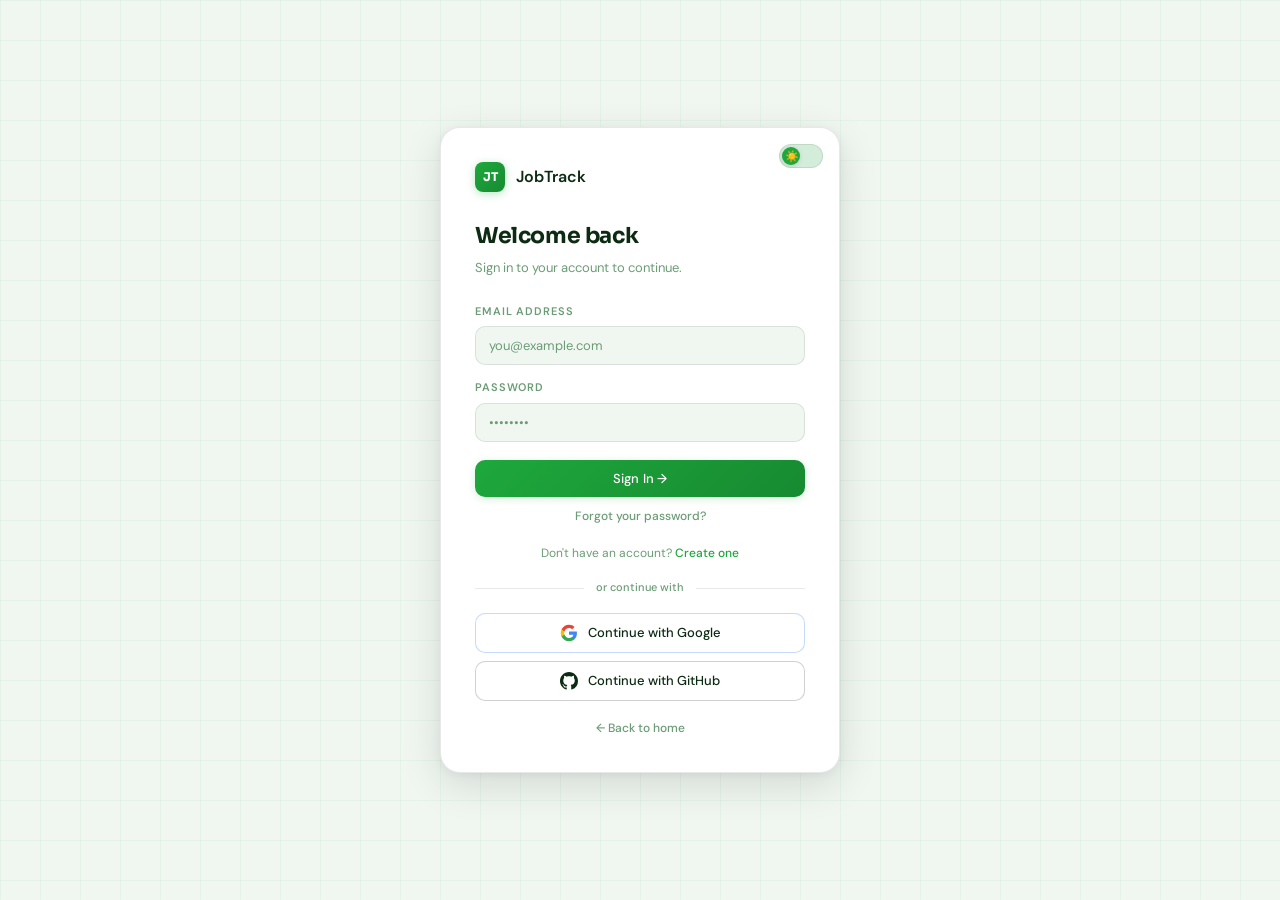
==== commit c4e668c4: "lots of changes" ====
--- a/job-application-system/frontend/pages/admin.html
+++ b/job-application-system/frontend/pages/admin.html
@@ -4,7 +4,9 @@
   <meta charset="UTF-8"/>
   <meta name="viewport" content="width=device-width, initial-scale=1.0"/>
   <title>Admin Panel — JobTrack</title>
+  <link rel="icon" type="image/svg+xml" href="../favicon.svg" />
   <link rel="stylesheet" href="../css/style.css"/>
+  <link rel="stylesheet" href="../css/pages/features.css"/>
   <style>
     .tab-panel{display:none!important;}.tab-panel.active{display:block!important;}
     .admin-topbar{height:52px;border-bottom:1px solid var(--border);display:flex;align-items:center;justify-content:space-between;padding:0 24px;position:sticky;top:0;z-index:40;background:rgba(10,10,10,0.95);backdrop-filter:blur(8px);}
--- a/job-application-system/frontend/css/style.css
+++ b/job-application-system/frontend/css/style.css
@@ -86,7 +86,7 @@
   position: fixed; top:0; left:0; bottom:0;
   display: flex; flex-direction: column;
   z-index: 50; overflow-y: auto; overflow-x: hidden;
-  box-shadow: var(--shadow-sm);
+  box-shadow: 1px 0 8px rgba(0,0,0,0.04);
 }
 
 .sidebar::-webkit-scrollbar { width: 3px; }
@@ -95,9 +95,9 @@
 
 .sidebar-logo {
   display: flex; align-items: center; gap: 11px;
-  padding: 20px 18px 16px;
-  border-bottom: 1px solid var(--border);
-  background: linear-gradient(135deg, #1ea83c 0%, #178a31 100%);
+  padding: 22px 18px 18px;
+  border-bottom: 1px solid rgba(30,168,60,0.15);
+  background: linear-gradient(160deg, #1b9e38 0%, #157a2c 100%);
 }
 .sidebar-logo-icon {
   width: 30px; height: 30px;
@@ -110,8 +110,8 @@
   flex-shrink: 0;
   backdrop-filter: blur(4px);
 }
-.sidebar-logo-text { font-size: 14px; font-weight: 600; letter-spacing: -0.2px; color: #fff; }
-.sidebar-logo-text span { color: rgba(255,255,255,0.7); font-weight: 400; }
+.sidebar-logo-text { font-size: 14px; font-weight: 700; letter-spacing: -0.3px; color: #fff; font-family: var(--font-alt); }
+.sidebar-logo-text span { color: rgba(255,255,255,0.65); font-weight: 400; font-family: var(--font); }
 
 .sidebar-section { padding: 12px 10px 4px; }
 .sidebar-section-label {
@@ -219,7 +219,7 @@
   background: var(--green); animation: pulse 2s infinite;
 }
 
-.content-area { padding: 26px; }
+.content-area { padding: 28px; }
 
 /* ══════════════════════════════════════
    BUTTONS — Green theme with pop effects
@@ -338,6 +338,7 @@
   box-shadow: 0 2px 8px rgba(30,168,60,0.3);
 }
 .landing-nav-links { display: flex; align-items: center; gap: 4px; }
+.landing-hamburger { display: none; }
 .landing-nav-links a {
   font-size: 13px; font-weight: 400; color: var(--ink-soft);
   padding: 7px 13px; border-radius: var(--radius);
@@ -522,25 +523,24 @@
 .page-heading h1 { font-family: var(--font-alt); font-size: 22px; font-weight: 700; letter-spacing: -0.4px; margin-bottom: 3px; color: var(--ink); }
 .page-heading p  { font-size: 13px; color: var(--ink-muted); }
 
-.stat-cards { display: grid; grid-template-columns: repeat(4, 1fr); gap: 12px; margin-bottom: 24px; }
+.stat-cards { display: grid; grid-template-columns: repeat(4, 1fr); gap: 14px; margin-bottom: 24px; }
 .stat-card {
   background: var(--surface); border: 1px solid var(--border);
-  border-radius: var(--radius-lg); padding: 18px 20px;
-  transition: background 0.18s, box-shadow 0.18s, transform 0.18s, border-color 0.18s;
-  box-shadow: var(--shadow-sm);
+  border-radius: var(--radius-lg); padding: 20px 22px;
+  transition: background 0.2s, box-shadow 0.2s, transform 0.2s, border-color 0.2s;
+  box-shadow: 0 1px 3px rgba(0,0,0,0.04);
   cursor: default;
 }
 .stat-card:hover {
-  background: linear-gradient(135deg, #f0fff4, #e8f5eb);
-  box-shadow: 0 6px 20px rgba(30,168,60,0.12), var(--shadow-sm);
-  transform: translateY(-2px);
-  border-color: rgba(30,168,60,0.2);
-}
-.stat-card-label { font-size: 11px; font-weight: 500; text-transform: uppercase; letter-spacing: 0.08em; color: var(--ink-muted); margin-bottom: 10px; }
-.stat-card-num { font-family: var(--font-alt); font-size: 32px; font-weight: 700; letter-spacing: -1.5px; color: var(--ink); line-height: 1; }
-.stat-card-num.green { color: var(--green); }
-.stat-card-num.red   { color: var(--red); }
-.stat-card-num.gold  { color: var(--gold); }
+  box-shadow: 0 4px 16px rgba(0,0,0,0.06);
+  transform: translateY(-1px);
+  border-color: rgba(30,168,60,0.18);
+}
+.stat-card-label { font-size: 10.5px; font-weight: 600; text-transform: uppercase; letter-spacing: 0.07em; color: var(--ink-muted); margin-bottom: 10px; }
+.stat-card-num { font-family: var(--font-alt); font-size: 34px; font-weight: 800; letter-spacing: -1.5px; color: var(--ink); line-height: 1; }
+.stat-card-num.green { color: #15873a; }
+.stat-card-num.red   { color: #b03a2e; }
+.stat-card-num.gold  { color: #a07000; }
 
 /* ══════════════════════════════════════
    TABS
@@ -565,36 +565,36 @@
 .panel {
   background: var(--surface); border: 1px solid var(--border);
   border-radius: var(--radius-lg); overflow: hidden; margin-bottom: 16px;
-  box-shadow: var(--shadow-sm);
-  transition: box-shadow 0.18s;
-}
-.panel:hover { box-shadow: 0 4px 20px rgba(30,168,60,0.08), var(--shadow-sm); }
+  box-shadow: 0 1px 4px rgba(0,0,0,0.03);
+  transition: box-shadow 0.2s;
+}
+.panel:hover { box-shadow: 0 2px 10px rgba(0,0,0,0.05); }
 .panel-header {
   display: flex; align-items: center; justify-content: space-between;
   padding: 14px 20px; border-bottom: 1px solid var(--border);
-  background: var(--surface);
-}
-.panel-header h3 { font-size: 14px; font-weight: 600; color: var(--ink); }
-.panel-body { padding: 18px 20px; }
+  background: linear-gradient(135deg, var(--surface2), var(--surface));
+}
+.panel-header h3 { font-size: 14px; font-weight: 700; color: var(--ink); letter-spacing: -0.1px; }
+.panel-body { padding: 20px; }
 
 /* ══════════════════════════════════════
    TABLES
 ══════════════════════════════════════ */
 .data-table { width: 100%; border-collapse: collapse; }
 .data-table th {
-  text-align: left; padding: 10px 16px;
-  font-size: 10px; font-weight: 600;
+  text-align: left; padding: 11px 16px;
+  font-size: 10px; font-weight: 700;
   text-transform: uppercase; letter-spacing: 0.1em;
   color: var(--ink-muted); border-bottom: 1px solid var(--border);
-  background: var(--surface2);
+  background: linear-gradient(135deg, var(--surface2), var(--surface));
 }
 .data-table td { padding: 12px 16px; border-bottom: 1px solid var(--border-soft); font-size: 13px; color: var(--ink); vertical-align: middle; }
 .data-table tr:last-child td { border-bottom: none; }
 .data-table tr:hover td {
-  background: var(--accent-dim);
+  background: #f0fff4;
   transition: background 0.15s;
 }
-.td-title { font-weight: 500; font-size: 13px; color: var(--ink); }
+.td-title { font-weight: 600; font-size: 13px; color: var(--ink); letter-spacing: -0.1px; }
 .td-mono  { font-family: var(--mono); font-size: 12px; color: var(--ink-soft); }
 .td-muted { color: var(--ink-muted); font-size: 12px; }
 
@@ -797,16 +797,16 @@
 ══════════════════════════════════════ */
 .modal-overlay {
   display: none; position: fixed; inset: 0;
-  background: rgba(0,40,10,0.22); z-index: 200;
+  background: rgba(0,20,5,0.35); z-index: 200;
   align-items: center; justify-content: center;
-  backdrop-filter: blur(4px);
+  backdrop-filter: blur(6px);
 }
 .modal-overlay.open { display: flex; }
 .modal-box {
-  background: var(--surface); border: 1px solid rgba(30,168,60,0.15);
+  background: var(--surface); border: 1px solid rgba(30,168,60,0.1);
   border-radius: var(--radius-xl); width: 90%; max-width: 500px;
   max-height: 90vh; overflow-y: auto;
-  box-shadow: 0 20px 60px rgba(0,0,0,0.15), 0 0 0 1px rgba(30,168,60,0.08);
+  box-shadow: 0 20px 60px rgba(0,0,0,0.12), 0 0 0 1px rgba(30,168,60,0.05);
   animation: fadeUp 0.22s cubic-bezier(0.22,1,0.36,1);
 }
 .modal-header {
@@ -848,6 +848,75 @@
 .confirm-box h4 { font-size: 15px; font-weight: 600; margin-bottom: 7px; color: var(--ink); }
 .confirm-box p  { font-size: 13px; color: var(--ink-muted); margin-bottom: 20px; line-height: 1.65; }
 .confirm-actions { display: flex; gap: 8px; justify-content: flex-end; }
+
+/* ══════════════════════════════════════
+   ACTION POPUP (success/error/info)
+══════════════════════════════════════ */
+.action-popup-overlay {
+  display: none;
+  position: fixed;
+  inset: 0;
+  background: rgba(0, 0, 0, 0.35);
+  z-index: 700;
+  align-items: center;
+  justify-content: center;
+  backdrop-filter: blur(3px);
+}
+.action-popup-overlay.open { display: flex; }
+.action-popup-box {
+  width: min(92vw, 320px);
+  background: var(--surface);
+  border: 1px solid var(--border);
+  border-radius: 14px;
+  box-shadow: var(--shadow-lg);
+  padding: 18px 16px 14px;
+  text-align: center;
+  animation: fadeUp 0.18s ease;
+}
+.action-popup-icon {
+  width: 44px;
+  height: 44px;
+  border-radius: 50%;
+  margin: 0 auto 10px;
+  display: grid;
+  place-items: center;
+  font-size: 20px;
+  font-weight: 700;
+  background: var(--green-dim);
+  color: var(--green);
+}
+.action-popup-icon.error {
+  background: var(--red-dim);
+  color: var(--red);
+}
+.action-popup-icon.info,
+.action-popup-icon.warning {
+  background: var(--blue-dim);
+  color: var(--accent3);
+}
+#actionPopupTitle {
+  font-size: 16px;
+  font-weight: 700;
+  color: var(--ink);
+  margin-bottom: 4px;
+}
+#actionPopupMsg {
+  font-size: 12px;
+  color: var(--ink-muted);
+  line-height: 1.5;
+  margin-bottom: 10px;
+}
+.action-popup-bar {
+  height: 4px;
+  border-radius: 999px;
+  background: var(--surface3);
+  overflow: hidden;
+}
+#actionPopupBarFill {
+  height: 100%;
+  width: 0%;
+  background: linear-gradient(90deg, var(--accent), var(--accent-light));
+}
 
 /* ══════════════════════════════════════
    MOBILE NAV
@@ -936,6 +1005,10 @@
    RESPONSIVE
 ══════════════════════════════════════ */
 @media (max-width: 900px) {
+  .app-layout {
+    display: block;
+    min-height: 100vh;
+  }
   .mobile-topbar { display: flex; }
   .sidebar { transform: translateX(-100%); transition: transform 0.26s cubic-bezier(0.22,1,0.36,1); top: 0; z-index: 60; }
   .sidebar.open { transform: translateX(0); }
@@ -981,7 +1054,26 @@
 }
 
 @media (max-width: 768px) {
-  .mobile-topbar { display: flex !important; height: 54px; padding: 0 14px; align-items: center; justify-content: space-between; position: sticky; top: 0; z-index: 60; }
+  html, body {
+    overflow-x: hidden;
+  }
+  .app-layout {
+    display: block;
+    min-height: 100vh;
+  }
+  .mobile-topbar {
+    display: flex !important;
+    width: 100%;
+    height: 54px;
+    padding: 0 14px;
+    align-items: center;
+    justify-content: space-between;
+    position: sticky;
+    top: 0;
+    left: 0;
+    right: 0;
+    z-index: 60;
+  }
   .mobile-topbar-logo { display: flex; align-items: center; gap: 9px; font-size: 14px; font-weight: 600; flex-shrink: 0; color: #fff; }
   .mobile-topbar-logo .logo-box { width: 28px; height: 28px; flex-shrink: 0; background: rgba(255,255,255,0.25); }
   .hamburger { width: 44px; height: 44px; flex-shrink: 0; }
@@ -989,9 +1081,125 @@
   .sidebar.open { transform: translateX(0); }
   .main-content { margin-left: 0; }
   .dash-topbar { display: none !important; }
+  .landing-hamburger {
+    display: flex;
+    width: 38px;
+    height: 38px;
+    background: var(--accent-dim);
+    border: 1px solid rgba(30,168,60,0.2);
+    border-radius: 8px;
+    flex-direction: column;
+    align-items: center;
+    justify-content: center;
+    gap: 4.5px;
+    cursor: pointer;
+    padding: 0;
+    transition: background 0.15s, border-color 0.15s;
+    flex-shrink: 0;
+  }
+  .landing-hamburger:hover {
+    background: rgba(30,168,60,0.15);
+    border-color: rgba(30,168,60,0.35);
+  }
+  .landing-hamburger span {
+    display: block;
+    width: 18px;
+    height: 1.5px;
+    background: var(--accent);
+    border-radius: 2px;
+    transition: all 0.22s;
+  }
+  .landing-hamburger.open span:nth-child(1) {
+    transform: translateY(6px) rotate(45deg);
+  }
+  .landing-hamburger.open span:nth-child(2) {
+    opacity: 0;
+  }
+  .landing-hamburger.open span:nth-child(3) {
+    transform: translateY(-6px) rotate(-45deg);
+  }
+  .landing-nav {
+    padding: 10px 14px;
+    flex-wrap: nowrap;
+    position: relative;
+  }
+  .landing-nav-logo {
+    font-size: 13px;
+    flex: 1;
+  }
+  .landing-nav-links {
+    display: none !important;
+    position: absolute;
+    top: 100%;
+    left: 0;
+    right: 0;
+    background: var(--surface);
+    border-bottom: 1px solid var(--border);
+    box-shadow: 0 8px 24px rgba(0,0,0,0.08);
+    flex-direction: column;
+    padding: 8px 14px 12px;
+    gap: 4px;
+    z-index: 49;
+    animation: fadeUp 0.2s ease;
+  }
+  .landing-nav-links.open {
+    display: flex !important;
+  }
+  .landing-nav-links a,
+  .landing-nav-links button {
+    display: flex;
+    align-items: center;
+    gap: 8px;
+    padding: 10px 14px !important;
+    font-size: 13px !important;
+    border-radius: var(--radius);
+    transition: background 0.15s;
+    width: 100%;
+    text-align: left;
+    min-height: 42px;
+    white-space: nowrap;
+  }
+  .landing-nav-links a:hover,
+  .landing-nav-links button:hover {
+    background: var(--accent-dim);
+  }
+  .landing-nav-links .nav-user-chip {
+    width: 100%;
+    border-radius: var(--radius) !important;
+    padding: 8px 14px 8px 8px !important;
+  }
+  .hero-section {
+    padding: 64px 14px 28px;
+  }
+  .hero-title {
+    font-size: clamp(30px, 8vw, 42px);
+    line-height: 1.12;
+  }
+  .hero-sub {
+    font-size: 13px;
+    line-height: 1.6;
+    margin-bottom: 20px;
+  }
+  .hero-cta {
+    width: 100%;
+    gap: 8px;
+  }
+  .hero-cta .btn {
+    width: 100%;
+    justify-content: center;
+  }
+  .features-section {
+    padding: 24px 12px 18px;
+  }
   .topbar { position: sticky; top: 54px; z-index: 39; height: auto; min-height: 48px; padding: 8px 13px; flex-wrap: wrap; gap: 6px; background: rgba(240,247,241,0.96); }
   .topbar-title { font-size: 11px; flex: 1; min-width: 0; overflow: hidden; text-overflow: ellipsis; white-space: nowrap; }
-  .topbar-actions { flex-shrink: 0; gap: 6px; }
+  .topbar-actions {
+    flex-shrink: 0;
+    gap: 6px;
+    width: 100%;
+    justify-content: flex-end;
+    flex-wrap: wrap;
+  }
   .topbar-actions .btn { min-height: 36px; padding: 6px 10px; font-size: 11px; }
   .content-area { padding: 11px; }
   .stat-cards { display: grid; grid-template-columns: 1fr 1fr; gap: 8px; margin-bottom: 12px; }
@@ -1006,6 +1214,12 @@
   .jobs-topbar > div:last-child { display: flex; justify-content: flex-end; }
   .view-toggle .view-btn { min-width: 44px; min-height: 36px; }
   .live-count-badge { display: none; }
+  .data-table {
+    min-width: 720px;
+  }
+  .panel > div[style*="overflow-x:auto"] {
+    -webkit-overflow-scrolling: touch;
+  }
   .jobs-grid { grid-template-columns: 1fr !important; gap: 10px; }
   .panel-header { padding: 10px 13px; flex-wrap: wrap; gap: 6px; min-height: 44px; }
   .panel-header h3 { font-size: 13px; }
@@ -1029,11 +1243,17 @@
   .int-chip-icon { display: none !important; }
   .int-chip-label { font-size: 10px !important; line-height: 1.25 !important; }
   .empty-state-panpan { padding: 36px 16px 52px; }
-  .empty-state-panpan svg { width: 140px; }
+  .empty-state-panpan img { width: 140px; }
   .empty-state-panpan .esp-text { font-size: 13px; margin-top: 9px; }
 }
 
 @media (max-width: 430px) {
+  .hero-title {
+    font-size: 34px;
+  }
+  .hero-sub {
+    font-size: 12px;
+  }
   .stat-card-num { font-size: 26px; }
   .stat-card { padding: 11px 11px 13px; min-height: 76px; }
   .stat-card-label { font-size: 8.5px; }
--- a/job-application-system/frontend/css/pages/features.css
+++ b/job-application-system/frontend/css/pages/features.css
@@ -0,0 +1,331 @@
+/* ══════════════════════════════════════
+   NEW FEATURES — JobTrack
+   Dark/Light Theme, Profile Completeness,
+   Activity Log, Reactions, WebSocket Chat
+══════════════════════════════════════ */
+
+/* ── THEME TOGGLE BUTTON ── */
+.theme-toggle {
+  position: relative;
+  width: 44px; height: 24px;
+  background: var(--surface3);
+  border: 1px solid var(--border);
+  border-radius: 100px;
+  cursor: pointer;
+  transition: background 0.3s, border-color 0.3s;
+  flex-shrink: 0;
+}
+.theme-toggle::after {
+  content: '';
+  position: absolute;
+  top: 2px; left: 2px;
+  width: 18px; height: 18px;
+  background: var(--accent);
+  border-radius: 50%;
+  transition: transform 0.3s cubic-bezier(0.4, 0, 0.2, 1), background 0.3s;
+  box-shadow: 0 1px 4px rgba(0,0,0,0.15);
+}
+.theme-toggle.dark::after { transform: translateX(20px); background: #fbbf24; }
+.theme-toggle .theme-icon {
+  position: absolute; top: 50%; transform: translateY(-50%);
+  font-size: 11px; line-height: 1; pointer-events: none; z-index: 1;
+}
+.theme-toggle .theme-icon-sun { left: 5px; opacity: 1; transition: opacity 0.2s; }
+.theme-toggle .theme-icon-moon { right: 5px; opacity: 0; transition: opacity 0.2s; }
+.theme-toggle.dark .theme-icon-sun { opacity: 0; }
+.theme-toggle.dark .theme-icon-moon { opacity: 1; }
+
+/* ── DARK THEME ── */
+[data-theme="dark"] {
+  --bg:          #0f1117;
+  --sidebar:     #161822;
+  --surface:     #1a1d2b;
+  --surface2:    #212436;
+  --surface3:    #2a2e42;
+  --border:      rgba(255,255,255,0.08);
+  --border-soft: rgba(255,255,255,0.04);
+  --ink:         #e8eaf0;
+  --ink-soft:    #b0b5c5;
+  --ink-muted:   #6b7289;
+  --accent:      #22c55e;
+  --accent-light:#34d16f;
+  --accent-dim:  rgba(34,197,94,0.12);
+  --accent-hover:#1aab50;
+  --accent-glow: rgba(34,197,94,0.25);
+  --accent2:     #ef4444;
+  --accent3:     #60a5fa;
+  --red:         #ef4444;
+  --red-dim:     rgba(239,68,68,0.12);
+  --green:       #22c55e;
+  --green-dim:   rgba(34,197,94,0.12);
+  --gold:        #eab308;
+  --gold-dim:    rgba(234,179,8,0.12);
+  --blue-dim:    rgba(96,165,250,0.12);
+  --purple:      #a855f7;
+  --shadow-sm:   0 1px 3px rgba(0,0,0,0.2), 0 2px 8px rgba(0,0,0,0.15);
+  --shadow-md:   0 4px 16px rgba(0,0,0,0.3), 0 1px 4px rgba(0,0,0,0.2);
+  --shadow-lg:   0 12px 40px rgba(0,0,0,0.4), 0 2px 8px rgba(0,0,0,0.2);
+  --shadow-green:0 6px 24px rgba(34,197,94,0.22), 0 2px 8px rgba(34,197,94,0.12);
+}
+[data-theme="dark"] body { background: var(--bg); color: var(--ink); }
+[data-theme="dark"] .sidebar { background: var(--sidebar); border-color: var(--border); }
+[data-theme="dark"] .sidebar-logo { background: linear-gradient(160deg, #16a34a 0%, #15803d 100%); }
+[data-theme="dark"] .topbar,
+[data-theme="dark"] .dash-topbar { background: rgba(15,17,23,0.92); backdrop-filter: blur(12px); }
+[data-theme="dark"] .landing-nav { background: rgba(15,17,23,0.96) !important; }
+[data-theme="dark"] .data-table tr:hover td { background: rgba(34,197,94,0.05); }
+[data-theme="dark"] .auth-page { background-color: var(--bg); }
+[data-theme="dark"] .feature-card:hover,
+[data-theme="dark"] .job-item:hover { background: var(--surface2); }
+[data-theme="dark"] .stat-card-num.green { color: #22c55e; }
+[data-theme="dark"] .stat-card-num.red   { color: #ef4444; }
+[data-theme="dark"] .stat-card-num.gold  { color: #eab308; }
+[data-theme="dark"] .btn-primary { background: linear-gradient(135deg, #22c55e 0%, #16a34a 100%); }
+[data-theme="dark"] .btn-primary:hover { background: linear-gradient(135deg, #34d16f 0%, #22c55e 100%); }
+[data-theme="dark"] .modal-overlay { background: rgba(0,0,0,0.6); }
+[data-theme="dark"] .form-group input,
+[data-theme="dark"] .form-group select,
+[data-theme="dark"] .form-group textarea { background: var(--surface); border-color: var(--border); }
+[data-theme="dark"] .form-group input:focus,
+[data-theme="dark"] .form-group select:focus,
+[data-theme="dark"] .form-group textarea:focus { background: var(--surface2); }
+[data-theme="dark"] .chat-modal-box { background: var(--surface); }
+[data-theme="dark"] .cover-modal-box { background: var(--surface); }
+
+/* ── PROFILE COMPLETENESS ── */
+.profile-completeness {
+  margin: 16px 0;
+  padding: 16px 18px;
+  background: var(--surface);
+  border: 1px solid var(--border);
+  border-radius: var(--radius-lg);
+  box-shadow: var(--shadow-sm);
+}
+.pc-header {
+  display: flex; align-items: center; justify-content: space-between;
+  margin-bottom: 10px;
+}
+.pc-title { font-size: 12px; font-weight: 600; color: var(--ink); }
+.pc-pct { font-size: 20px; font-weight: 800; font-family: var(--font-alt); color: var(--accent); }
+.pc-bar {
+  height: 8px; background: var(--surface3); border-radius: 4px;
+  overflow: hidden; margin-bottom: 10px;
+}
+.pc-bar-fill {
+  height: 100%; border-radius: 4px;
+  background: linear-gradient(90deg, #22c55e, #16a34a);
+  transition: width 0.8s cubic-bezier(0.22, 1, 0.36, 1);
+}
+.pc-bar-fill.low { background: linear-gradient(90deg, #ef4444, #dc2626); }
+.pc-bar-fill.mid { background: linear-gradient(90deg, #eab308, #f59e0b); }
+.pc-missing {
+  display: flex; flex-wrap: wrap; gap: 6px;
+}
+.pc-missing-tag {
+  font-size: 10px; padding: 3px 8px; border-radius: 4px;
+  background: var(--red-dim); color: var(--red);
+  font-weight: 500; border: 1px solid rgba(239,68,68,0.2);
+}
+
+/* ── ACTIVITY LOG ── */
+.activity-log { max-height: 400px; overflow-y: auto; }
+.activity-item {
+  display: flex; align-items: flex-start; gap: 12px;
+  padding: 12px 16px;
+  border-bottom: 1px solid var(--border-soft);
+  transition: background 0.15s;
+}
+.activity-item:hover { background: var(--surface2); }
+.activity-item:last-child { border-bottom: none; }
+.activity-icon {
+  width: 32px; height: 32px; border-radius: 8px;
+  display: grid; place-items: center; font-size: 14px;
+  flex-shrink: 0;
+  background: var(--accent-dim);
+}
+.activity-icon.login { background: var(--green-dim); }
+.activity-icon.profile { background: var(--blue-dim); }
+.activity-icon.application { background: var(--gold-dim); }
+.activity-info { flex: 1; min-width: 0; }
+.activity-action { font-size: 13px; font-weight: 500; color: var(--ink); margin-bottom: 2px; }
+.activity-details { font-size: 11px; color: var(--ink-muted); }
+.activity-time {
+  font-size: 10px; color: var(--ink-muted); font-family: var(--mono);
+  white-space: nowrap; flex-shrink: 0;
+}
+
+/* ── MESSAGE REACTIONS ── */
+.msg-reactions {
+  display: flex; flex-wrap: wrap; gap: 4px;
+  margin-top: 4px;
+}
+.msg-reaction {
+  display: inline-flex; align-items: center; gap: 3px;
+  padding: 2px 6px; border-radius: 100px;
+  background: var(--surface2); border: 1px solid var(--border);
+  font-size: 12px; cursor: pointer;
+  transition: background 0.15s, transform 0.15s, border-color 0.15s;
+}
+.msg-reaction:hover {
+  background: var(--accent-dim);
+  border-color: var(--accent);
+  transform: scale(1.1);
+}
+.msg-reaction.mine { border-color: var(--accent); background: var(--accent-dim); }
+.msg-reaction-count { font-size: 10px; font-weight: 600; color: var(--ink-muted); font-family: var(--mono); }
+.msg-reaction-add {
+  display: inline-flex; align-items: center; justify-content: center;
+  width: 24px; height: 24px; border-radius: 50%;
+  background: var(--surface2); border: 1px solid var(--border);
+  font-size: 11px; cursor: pointer;
+  transition: all 0.15s;
+}
+.msg-reaction-add:hover { background: var(--accent-dim); border-color: var(--accent); transform: scale(1.1); }
+
+/* Emoji picker */
+.emoji-picker-popup {
+  position: absolute; bottom: calc(100% + 6px); right: 0;
+  background: var(--surface); border: 1px solid var(--border);
+  border-radius: var(--radius); box-shadow: var(--shadow-md);
+  padding: 8px; display: none; z-index: 100;
+  gap: 4px; flex-wrap: wrap; width: 200px;
+}
+.emoji-picker-popup.show { display: flex; }
+.emoji-pick {
+  width: 32px; height: 32px; display: grid; place-items: center;
+  font-size: 18px; cursor: pointer; border-radius: 6px;
+  transition: background 0.12s, transform 0.12s;
+}
+.emoji-pick:hover { background: var(--accent-dim); transform: scale(1.2); }
+
+/* ── TYPING INDICATOR ── */
+.typing-indicator {
+  display: none; align-items: center; gap: 6px;
+  padding: 8px 16px; font-size: 11px; color: var(--ink-muted);
+  font-style: italic;
+}
+.typing-indicator.show { display: flex; }
+.typing-dots { display: flex; gap: 3px; }
+.typing-dots span {
+  width: 5px; height: 5px; border-radius: 50%;
+  background: var(--ink-muted);
+  animation: typingBounce 1.2s infinite;
+}
+.typing-dots span:nth-child(2) { animation-delay: 0.2s; }
+.typing-dots span:nth-child(3) { animation-delay: 0.4s; }
+@keyframes typingBounce {
+  0%, 60%, 100% { transform: translateY(0); opacity: 0.4; }
+  30% { transform: translateY(-4px); opacity: 1; }
+}
+
+/* ── ONLINE INDICATOR ── */
+.online-dot {
+  width: 8px; height: 8px; border-radius: 50%;
+  background: #22c55e; border: 1.5px solid var(--surface);
+  display: none;
+}
+.online-dot.show { display: block; }
+
+/* ── ATTACHMENT CHIPS ── */
+.attachment-chip {
+  display: inline-flex; align-items: center; gap: 6px;
+  padding: 5px 10px; background: var(--surface2);
+  border: 1px solid var(--border); border-radius: 6px;
+  font-size: 11px; color: var(--ink-soft);
+  transition: all 0.15s; cursor: pointer;
+}
+.attachment-chip:hover {
+  background: var(--accent-dim); border-color: var(--accent);
+  color: var(--accent);
+}
+.attachment-chip .att-icon { font-size: 14px; }
+.attachment-chip .att-remove {
+  font-size: 10px; color: var(--red); cursor: pointer;
+  margin-left: 4px; opacity: 0.6;
+}
+.attachment-chip .att-remove:hover { opacity: 1; }
+
+/* ── PUBLIC PROFILE PAGE ── */
+.pub-profile-page {
+  max-width: 800px; margin: 0 auto; padding: 40px 24px;
+}
+.pub-profile-card {
+  background: var(--surface); border: 1px solid var(--border);
+  border-radius: var(--radius-xl); overflow: hidden;
+  box-shadow: var(--shadow-lg);
+}
+.pub-banner {
+  height: 180px; background: linear-gradient(135deg, var(--accent-dim), var(--surface2));
+  position: relative; overflow: hidden;
+}
+.pub-banner img {
+  width: 100%; height: 100%; object-fit: cover;
+}
+.pub-avatar-wrap {
+  position: relative; margin-top: -50px; margin-left: 32px;
+  width: 100px; height: 100px; border-radius: 50%;
+  border: 4px solid var(--surface);
+  background: var(--surface2);
+  display: grid; place-items: center;
+  font-size: 36px; font-weight: 700; color: var(--ink-muted);
+  overflow: hidden; box-shadow: var(--shadow-md);
+}
+.pub-avatar-wrap img { width: 100%; height: 100%; object-fit: cover; border-radius: 50%; }
+.pub-info { padding: 16px 32px 28px; }
+.pub-name {
+  font-size: 22px; font-weight: 700; font-family: var(--font-alt);
+  color: var(--ink); margin-bottom: 4px;
+}
+.pub-role {
+  font-size: 11px; text-transform: uppercase; letter-spacing: 0.08em;
+  font-weight: 600; color: var(--accent); margin-bottom: 12px;
+}
+.pub-bio { font-size: 14px; color: var(--ink-soft); line-height: 1.7; margin-bottom: 16px; }
+.pub-social-links { display: flex; flex-wrap: wrap; gap: 8px; }
+.pub-social-link {
+  display: inline-flex; align-items: center; gap: 6px;
+  padding: 7px 12px; background: var(--surface2);
+  border: 1px solid var(--border); border-radius: var(--radius);
+  font-size: 12px; color: var(--ink-soft);
+  transition: all 0.15s; text-decoration: none;
+}
+.pub-social-link:hover {
+  background: var(--accent-dim); border-color: var(--accent);
+  color: var(--accent); transform: translateY(-1px);
+}
+.pub-jobs-section { padding: 0 32px 28px; }
+.pub-jobs-title { font-size: 14px; font-weight: 600; color: var(--ink); margin-bottom: 12px; }
+
+/* ── OAuth Buttons ── */
+.oauth-divider {
+  display: flex; align-items: center; gap: 12px;
+  margin: 16px 0;
+}
+.oauth-divider::before, .oauth-divider::after {
+  content: ''; flex: 1; height: 1px; background: var(--border);
+}
+.oauth-divider span { font-size: 11px; color: var(--ink-muted); font-weight: 500; }
+.oauth-btn {
+  display: flex; align-items: center; justify-content: center; gap: 10px;
+  width: 100%; padding: 10px; border-radius: var(--radius);
+  font-family: var(--font); font-size: 13px; font-weight: 500;
+  cursor: pointer; transition: all 0.15s;
+  border: 1px solid var(--border);
+  background: var(--surface); color: var(--ink);
+  margin-bottom: 8px;
+}
+.oauth-btn:hover { background: var(--surface2); transform: translateY(-1px); box-shadow: var(--shadow-sm); }
+.oauth-btn svg { width: 18px; height: 18px; flex-shrink: 0; }
+.oauth-btn.google { border-color: rgba(66,133,244,0.3); }
+.oauth-btn.google:hover { background: rgba(66,133,244,0.08); border-color: rgba(66,133,244,0.5); }
+.oauth-btn.github { border-color: rgba(100,100,100,0.3); }
+.oauth-btn.github:hover { background: rgba(100,100,100,0.08); }
+
+/* ── Responsive ── */
+@media (max-width: 768px) {
+  .pub-banner { height: 120px; }
+  .pub-avatar-wrap { width: 72px; height: 72px; margin-left: 20px; margin-top: -36px; font-size: 24px; }
+  .pub-info { padding: 12px 20px 20px; }
+  .pub-name { font-size: 18px; }
+  .pub-jobs-section { padding: 0 20px 20px; }
+}
